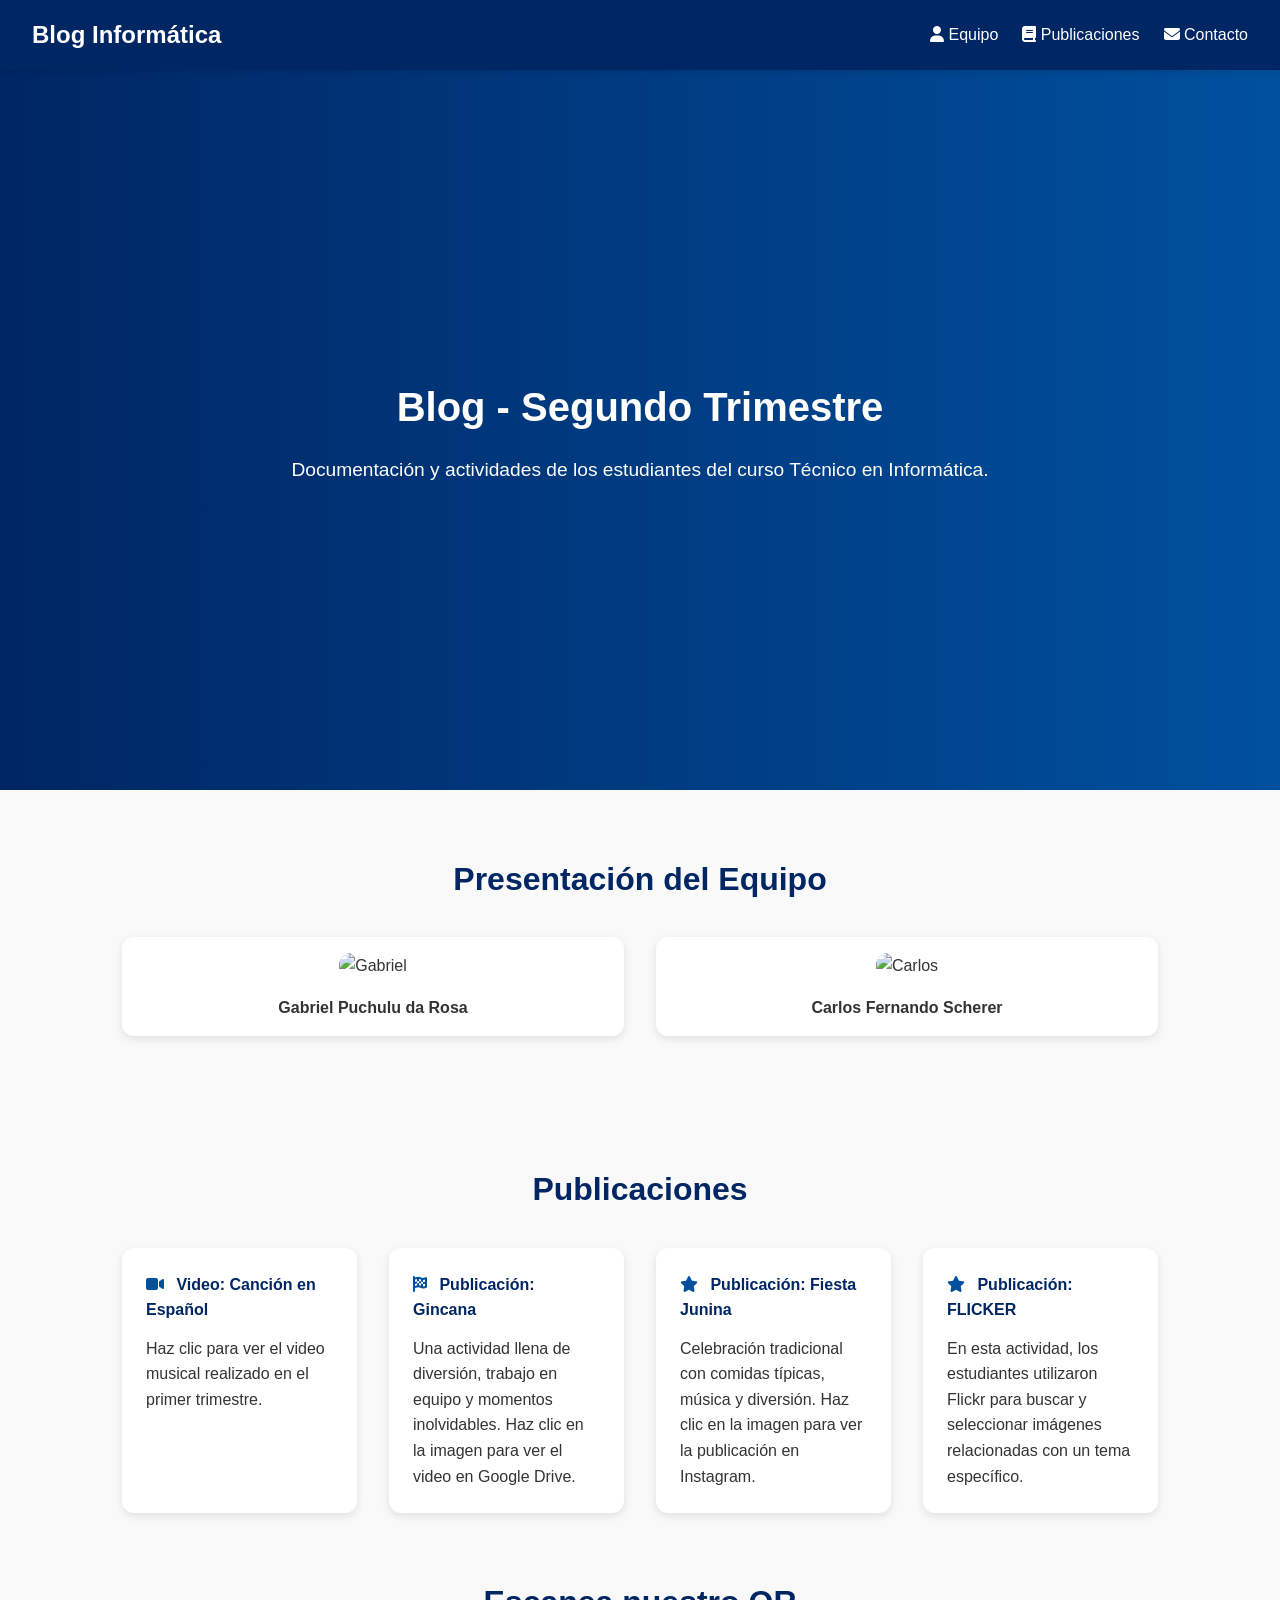
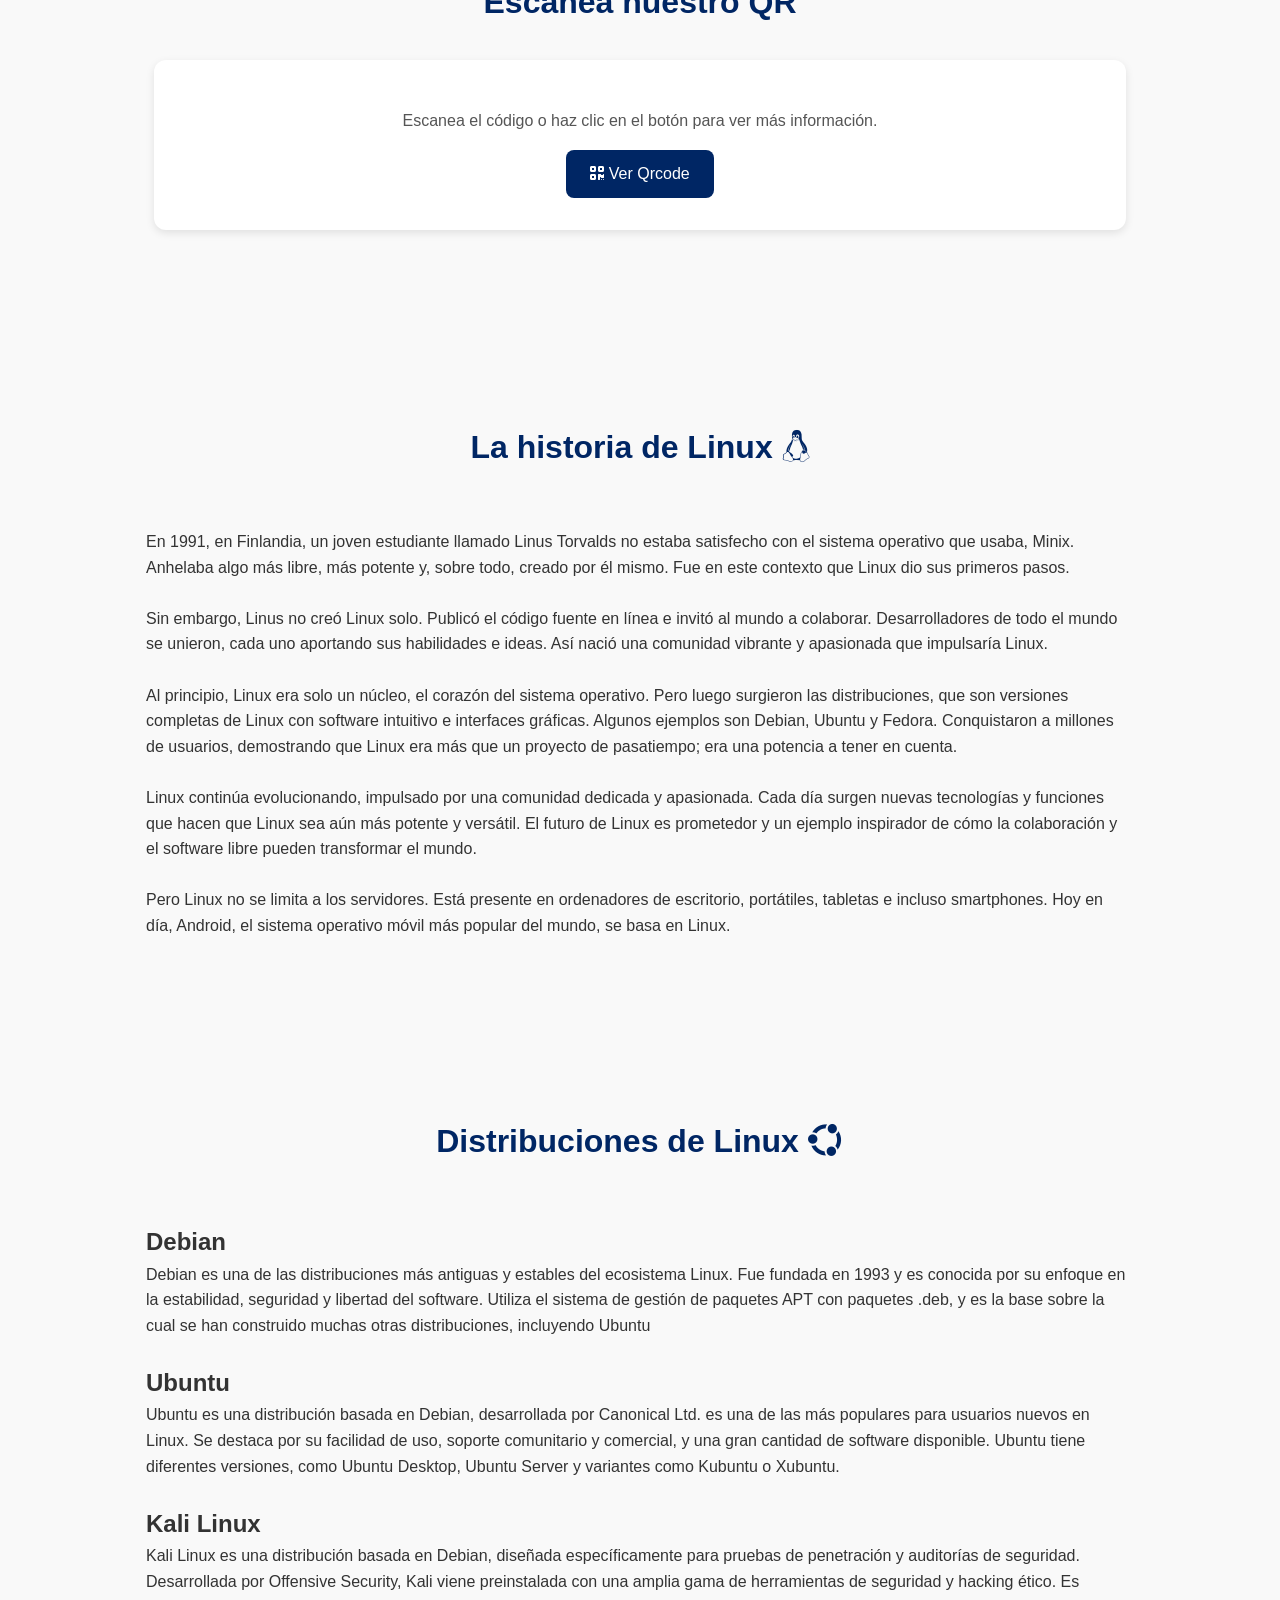
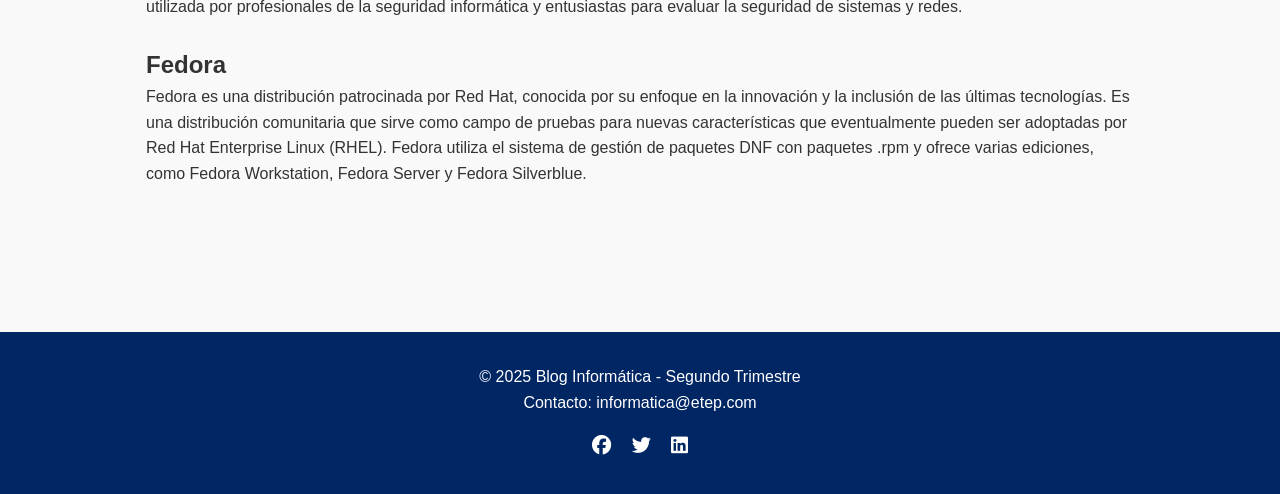
==== index.html @ 3d729ec0 "Update and rename blabla.html to index.html" ====
<!DOCTYPE html>
<html lang="es">
<head>
  <meta charset="UTF-8">
  <meta name="viewport" content="width=device-width, initial-scale=1.0">
  <title>Blog - Segundo Trimestre Informática</title>


  <link rel="stylesheet" href="https://cdnjs.cloudflare.com/ajax/libs/font-awesome/6.5.0/css/all.min.css" crossorigin="anonymous" referrerpolicy="no-referrer" />
 <link rel="stylesheet" href="style.css">

</head>
<body>

<header>
  <h1>Blog Informática</h1>
  <nav>
    <ul>
      <li><a href="#presentacion"><i class="fa-solid fa-user"></i> Equipo</a></li>
      <li><a href="#publicaciones"><i class="fa-solid fa-book"></i> Publicaciones</a></li>
      <li><a href="#contacto"><i class="fa-solid fa-envelope"></i> Contacto</a></li>
    </ul>
  </nav>
</header>

<div class="hero">
  <h2>Blog - Segundo Trimestre</h2>
  <p>Documentación y actividades de los estudiantes del curso Técnico en Informática.</p>
</div>

<section id="presentacion">
  <h3>Presentación del Equipo</h3>
  <div class="team">
    <div class="team-member">
      <img src="imagens/puchu.jpg" alt="Gabriel">
      <h4>Gabriel Puchulu da Rosa</h4>
    </div>
    <div class="team-member">
      <img src="imagens/carlos.jpg" alt="Carlos">
      <h4>Carlos Fernando Scherer</h4>
    </div>
  </div>
</section>

<section id="publicaciones">
  <h3>Publicaciones</h3>
  <div class="cards">
   
    <div class="card">
      <a href="https://youtu.be/CAsAEZ4JTrw?si=MWiGRt2XqHsGc5F-" target="_blank">
  
        <div class="card-content">
          <h4><i class="fa-solid fa-video icon"></i> Video: Canción en Español</h4>
          <p>Haz clic para ver el video musical realizado en el primer trimestre.</p>
        </div>
      </a>
    </div>
   
    <div class="card">
      <a href="https://drive.google.com/drive/folders/1bh0o3UCSwIbuoiuJCOVJlWJJYzCdb_KA?usp=sharing" target="_blank">
       
        <div class="card-content">
          <h4><i class="fa-solid fa-flag-checkered icon"></i> Publicación: Gincana</h4>
          <p>Una actividad llena de diversión, trabajo en equipo y momentos inolvidables.  
             Haz clic en la imagen para ver el video en Google Drive.</p>
        </div>
        
      </a>
    </div>
      
    <div class="card">
      <a href="https://www.instagram.com/p/DMGusONO-b0/?igsh=a2lucnh4YXA3bXhq" target="_blank">
        <div class="card-content">
          <h4><i class="fa-solid fa-star icon"></i> Publicación: Fiesta Junina</h4>
          <p>Celebración tradicional con comidas típicas, música y diversión.  
             Haz clic en la imagen para ver la publicación en Instagram.</p>
        </div>
      </a>
    </div>

    <div class="card">
    <a href="https://www.flickr.com/photos/203439889@N02/54759715837/in/pool-14919067@N21/" target="_blank" class="btn">
        <div class="card-content">
          <h4><i class="fa-solid fa-star icon"></i> Publicación: FLICKER</h4>
          <p>En esta actividad, los estudiantes utilizaron Flickr para buscar y seleccionar imágenes relacionadas con un tema específico.</p>
        </div>
      </a>
    </div>
  </div>


<section class="presentacion">
  <h3>Escanea nuestro QR</h3>
  <div class="qr-section">
    <p>Escanea el código o haz clic en el botón para ver más información.</p>
    <a href="imagens/qr_code.jpg" target="_blank" class="btn">
      <i class="fa fa-qrcode"></i> Ver Qrcode
    </a>
  </div>

</section>

</section>

<section id="presentacion">
  <h3>La historia de Linux  <i class="fab fa-linux"></i></h3>
  
  <div class="card-content">
    <p>
      En 1991, en Finlandia, un joven estudiante llamado Linus Torvalds no estaba satisfecho con el sistema operativo que usaba, Minix.
      Anhelaba algo más libre, más potente y, sobre todo, creado por él mismo. 
      Fue en este contexto que Linux dio sus primeros pasos.

    </p><br>

    <p>
      Sin embargo, Linus no creó Linux solo. Publicó el código fuente en línea e invitó al mundo a colaborar.
      Desarrolladores de todo el mundo se unieron, cada uno aportando sus habilidades e ideas.
      Así nació una comunidad vibrante y apasionada que impulsaría Linux.
    </p><br>

    <p>
      Al principio, Linux era solo un núcleo, el corazón del sistema operativo.
      Pero luego surgieron las distribuciones, que son versiones completas de Linux con software intuitivo e interfaces gráficas.
      Algunos ejemplos son Debian, Ubuntu y Fedora.
      Conquistaron a millones de usuarios, demostrando que Linux era más que un proyecto de pasatiempo; era una potencia a tener en cuenta.
    </p><br>

    <p>
      Linux continúa evolucionando, impulsado por una comunidad dedicada y apasionada.
      Cada día surgen nuevas tecnologías y funciones que hacen que Linux sea aún más potente y versátil.
      El futuro de Linux es prometedor y un ejemplo inspirador de cómo la colaboración y el software libre pueden transformar el mundo.
    </p><br>

    <p>
      Pero Linux no se limita a los servidores. Está presente en ordenadores de escritorio, portátiles, tabletas e incluso smartphones.
      Hoy en día, Android, el sistema operativo móvil más popular del mundo, se basa en Linux.
    </p><br>
  </div>
</section>

<section class="presentacion">
    <h3>Distribuciones de Linux <i class="fa-brands fa-ubuntu"></i></h3>  
  <div class="card-content">
  <h2>Debian</h2>

        <p>
        Debian es una de las distribuciones más antiguas y estables del ecosistema Linux.
        Fue fundada en 1993 y es conocida por su enfoque en la estabilidad, seguridad y libertad del software.
        Utiliza el sistema de gestión de paquetes APT con paquetes .deb, y es la base sobre la cual se han construido muchas otras distribuciones, incluyendo Ubuntu
        </p><br>

  <h2>Ubuntu</h2>
        
        <p>
        Ubuntu es una distribución basada en Debian, desarrollada por Canonical Ltd.
        es una de las más populares para usuarios nuevos en Linux. 
        Se destaca por su facilidad de uso, soporte comunitario y comercial, y una gran cantidad de software disponible.
        Ubuntu tiene diferentes versiones, como Ubuntu Desktop, Ubuntu Server y variantes como Kubuntu o Xubuntu.
        </p><br>

   <h2>Kali Linux</h2>    
        <p>
        Kali Linux es una distribución basada en Debian, diseñada específicamente para pruebas de penetración y auditorías de seguridad.
        Desarrollada por Offensive Security, Kali viene preinstalada con una amplia gama de herramientas de seguridad y hacking ético.
        Es utilizada por profesionales de la seguridad informática y entusiastas para evaluar la seguridad de sistemas y redes.
        </p><br>
    <h2>Fedora</h2>
        <p>
        Fedora es una distribución patrocinada por Red Hat, conocida por su enfoque en la innovación y la inclusión de las últimas tecnologías.
        Es una distribución comunitaria que sirve como campo de pruebas para nuevas características que eventualmente pueden ser adoptadas por Red Hat Enterprise Linux (RHEL).
        Fedora utiliza el sistema de gestión de paquetes DNF con paquetes .rpm y ofrece varias ediciones, como Fedora Workstation, Fedora Server y Fedora Silverblue.
        </p><br>    
  </div>
</section>



<footer id="contacto">
  <p>&copy; 2025 Blog Informática - Segundo Trimestre</p>
  <p>Contacto: informatica@etep.com</p>
  <div class="socials">
    <a href="#"><i class="fa-brands fa-facebook"></i></a>
    <a href="#"><i class="fa-brands fa-twitter"></i></a>
    <a href="#"><i class="fa-brands fa-linkedin"></i></a>
  </div>
</footer>

<button id="topBtn"><i class="fa-solid fa-arrow-up"></i></button>

<script>
  const topBtn = document.getElementById("topBtn");
  window.onscroll = function() {
    if (document.body.scrollTop > 200 || document.documentElement.scrollTop > 200) {
      topBtn.style.display = "block";
    } else {
      topBtn.style.display = "none";
    }
  };
  topBtn.addEventListener("click", () => {
    window.scrollTo({ top: 0, behavior: "smooth" });
  });
</script>

</body>
</html>
---- style.css ----
* { margin: 0; padding: 0; box-sizing: border-box; }

    body {
      font-family: "Segoe UI", Tahoma, Geneva, Verdana, sans-serif;
      background-color: #f9f9f9;
      color: #333;
      line-height: 1.6;
    }

    a { text-decoration: none; color: inherit; }

    header {
      position: fixed;
      top: 0; left: 0; width: 100%;
      background: #002664; color: #fff;
      display: flex; justify-content: space-between; align-items: center;
      padding: 1rem 2rem; z-index: 1000;
      box-shadow: 0 2px 5px rgba(0,0,0,0.1);
    }

    header h1 { font-size: 1.5rem; font-weight: bold; }
    nav ul { list-style: none; display: flex; gap: 1.5rem; }
    nav ul li a { color: #fff; font-weight: 500; transition: color 0.3s ease; }
    nav ul li a:hover { color: #fdd835; }

    .hero {
      height: 80vh;
      background: linear-gradient(to right, #002664, #00509e);
      color: #fff;
      display: flex; flex-direction: column;
      justify-content: center; align-items: center;
      text-align: center; padding: 2rem; margin-top: 70px;
    }

    .hero h2 { font-size: 2.5rem; margin-bottom: 1rem; animation: fadeInDown 1s ease; }
    .hero p { font-size: 1.2rem; max-width: 700px; animation: fadeInUp 1.2s ease; }

    @keyframes fadeInDown { from {opacity:0; transform:translateY(-30px);} to {opacity:1; transform:translateY(0);} }
    @keyframes fadeInUp { from {opacity:0; transform:translateY(30px);} to {opacity:1; transform:translateY(0);} }

    section { padding: 4rem 2rem; max-width: 1100px; margin: auto; }
    section h3 { text-align: center; font-size: 2rem; margin-bottom: 2rem; color: #002664; }

    .team { display: grid; grid-template-columns: repeat(auto-fit, minmax(200px, 1fr)); gap: 2rem; text-align: center; }
    .team-member {
      background: #fff; border-radius: 12px; padding: 1rem;
      box-shadow: 0 3px 8px rgba(0,0,0,0.1); transition: transform 0.3s ease;
    }
    .team-member:hover { transform: translateY(-5px); }
    .team-member img { width: 100%; border-radius: 12px; margin-bottom: 1rem; }

    .cards { display: grid; grid-template-columns: repeat(4, 1fr); gap: 2rem; }
    .card {
      background: #fff; border-radius: 12px; box-shadow: 0 3px 8px rgba(0,0,0,0.1);
      overflow: hidden; transition: transform 0.3s ease;
    }
    .card:hover { transform: translateY(-5px); }
    .card img { width: 100%; height: 180px; object-fit: cover; }
    .card-content { padding: 1.5rem; }
    .card-content h4 { margin-bottom: 0.8rem; color: #002664; }
    .card-content .icon { margin-right: 0.5rem; color: #00509e; }

    footer { background: #002664; color: #fff; text-align: center; padding: 2rem 1rem; margin-top: 2rem; }
    footer .socials { margin-top: 1rem; }
    footer .socials a { color: #fff; margin: 0 0.5rem; font-size: 1.2rem; transition: color 0.3s; }
    footer .socials a:hover { color: #fdd835; }

    #topBtn {
      position: fixed; bottom: 20px; right: 20px;
      background: #00509e; color: #fff; border: none; border-radius: 50%;
      padding: 0.8rem 1rem; font-size: 1.2rem; cursor: pointer;
      display: none; box-shadow: 0 3px 6px rgba(0,0,0,0.2); transition: background 0.3s ease;
    }
    #topBtn:hover { background: #fdd835; color: #002664; }
    .qr-section {

      text-align: center;
      background: #fff;
      border-radius: 12px;
      box-shadow: 0 3px 8px rgba(0,0,0,0.1);
      padding: 2rem;
      margin-top: 2rem;
      transition: transform 0.3s ease, box-shadow 0.3s ease;
    }
    .qr-section:hover {
      transform: scale(1.02);
      box-shadow: 0 6px 14px rgba(0,0,0,0.15);
    }
    .qr-section img {
      max-width: 260px;
      width: 100%;
      border-radius: 10px;
    }
    .qr-section p {
      margin-top: 1rem;
      font-size: 1rem;
      color: #555;
    }
    .qr-section a.btn {
      display: inline-block;
      margin-top: 1rem;
      padding: 0.7rem 1.5rem;
      font-size: 1rem;
      color: #fff;
      background: #002664;
      border-radius: 8px;
      transition: background 0.3s ease;
    }
    .qr-section a.btn:hover {
      background: #fdd835;
      color: #002664;
    }
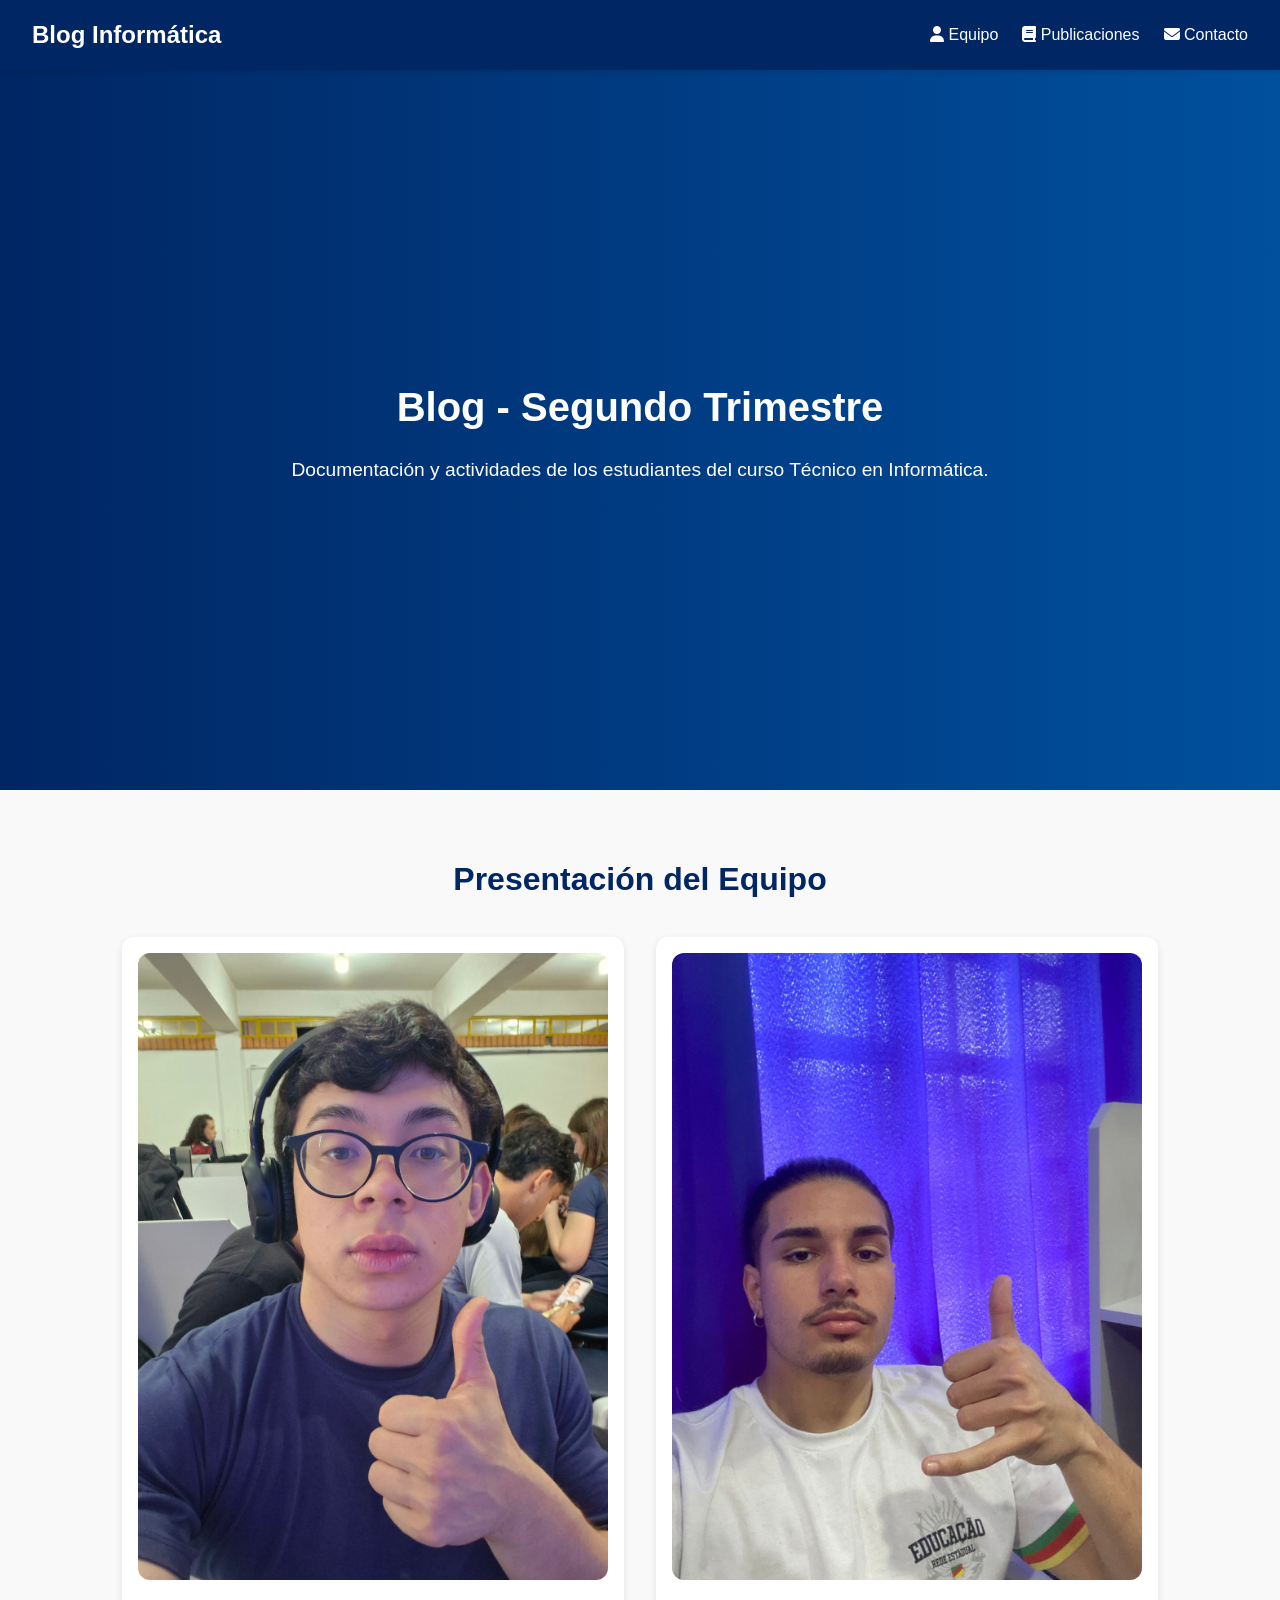
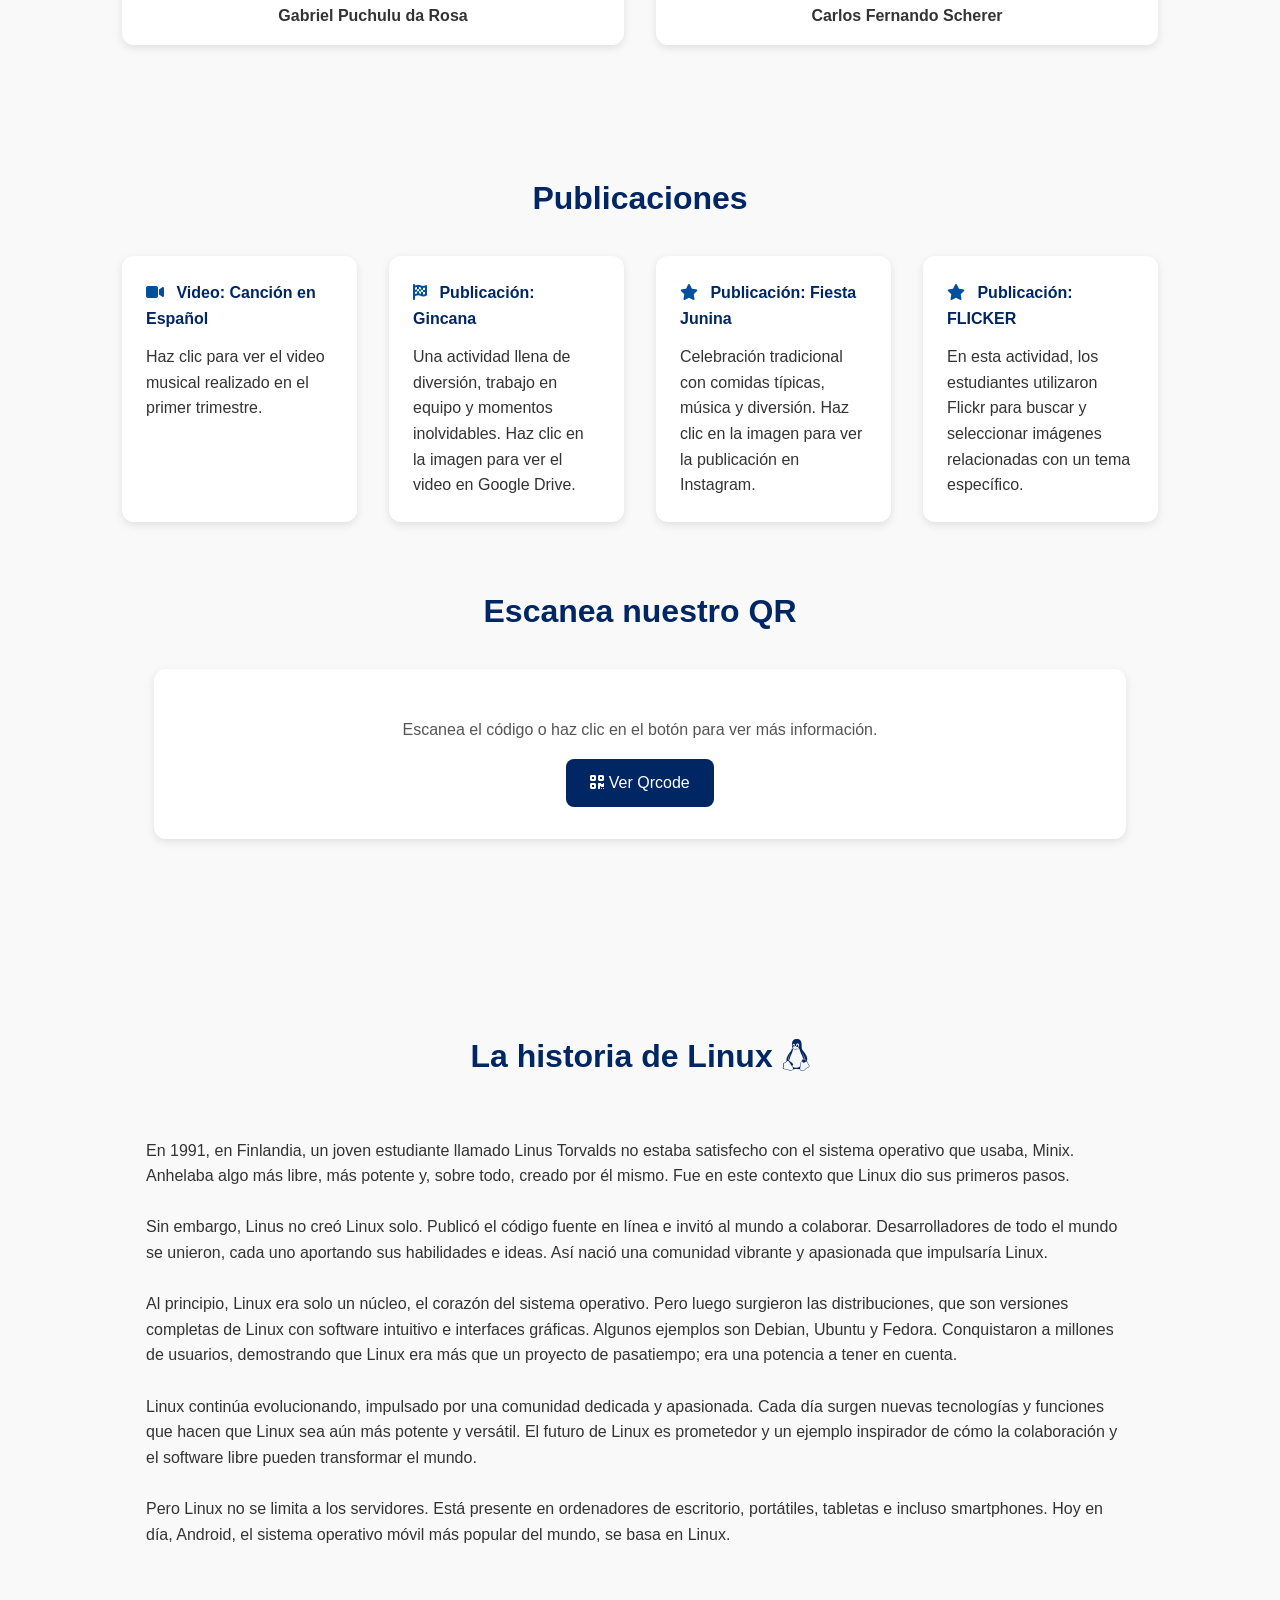
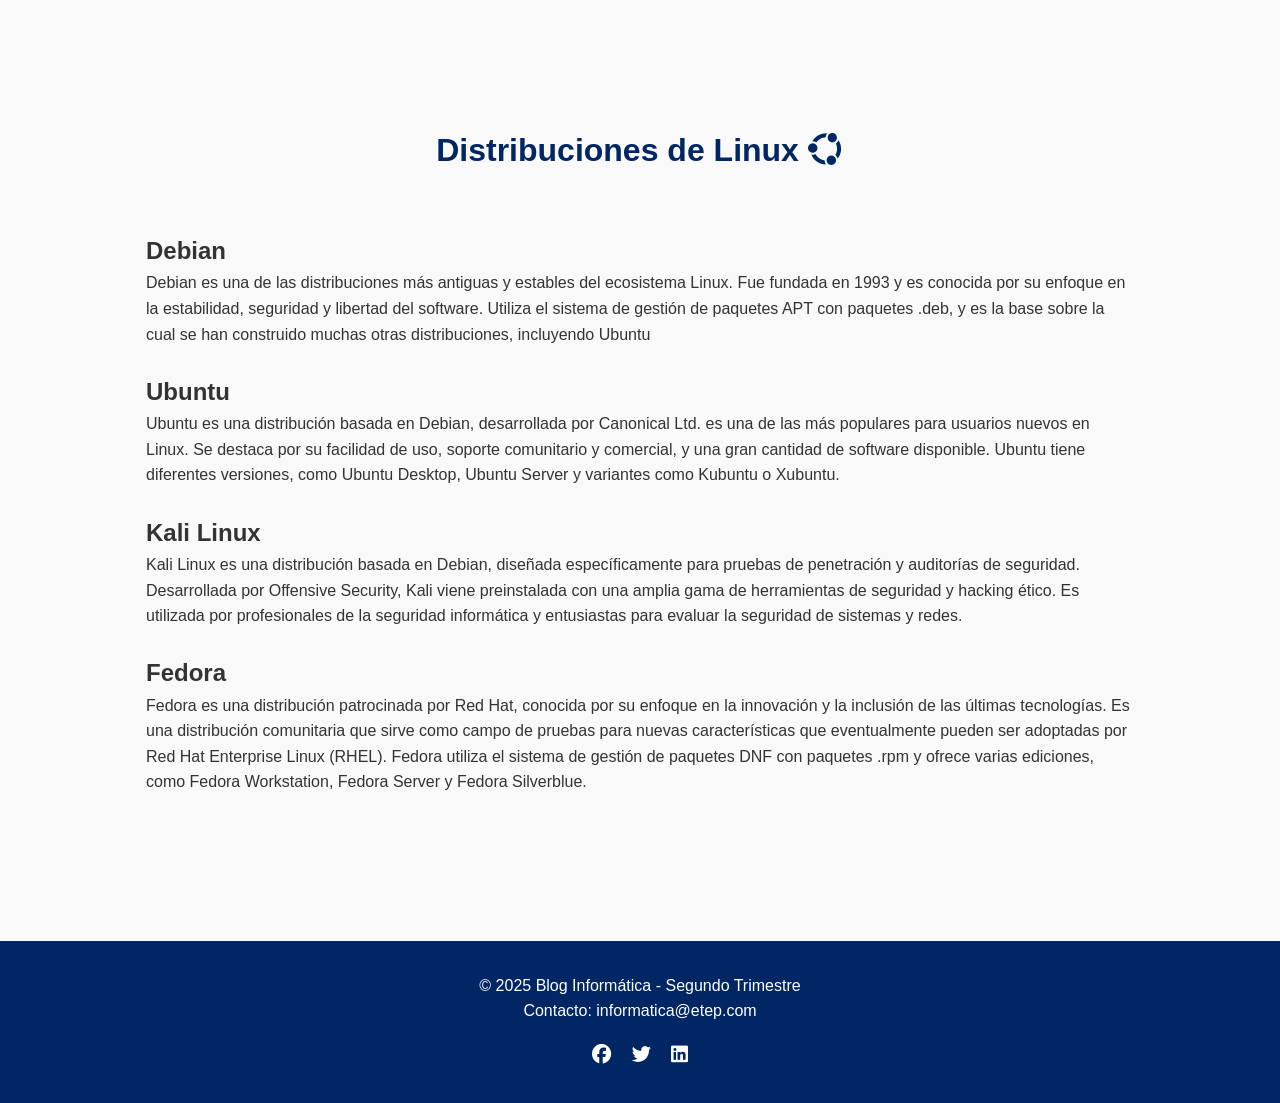
==== commit 990f88a8: "Update index.html" ====
--- a/index.html
+++ b/index.html
@@ -32,11 +32,11 @@
   <h3>Presentación del Equipo</h3>
   <div class="team">
     <div class="team-member">
-      <img src="imagens/puchu.jpg" alt="Gabriel">
+      <img src="puchu.jpg" alt="Gabriel">
       <h4>Gabriel Puchulu da Rosa</h4>
     </div>
     <div class="team-member">
-      <img src="imagens/carlos.jpg" alt="Carlos">
+      <img src="carlos.jpg" alt="Carlos">
       <h4>Carlos Fernando Scherer</h4>
     </div>
   </div>
@@ -204,3 +204,4 @@
 
 </body>
 </html>
+
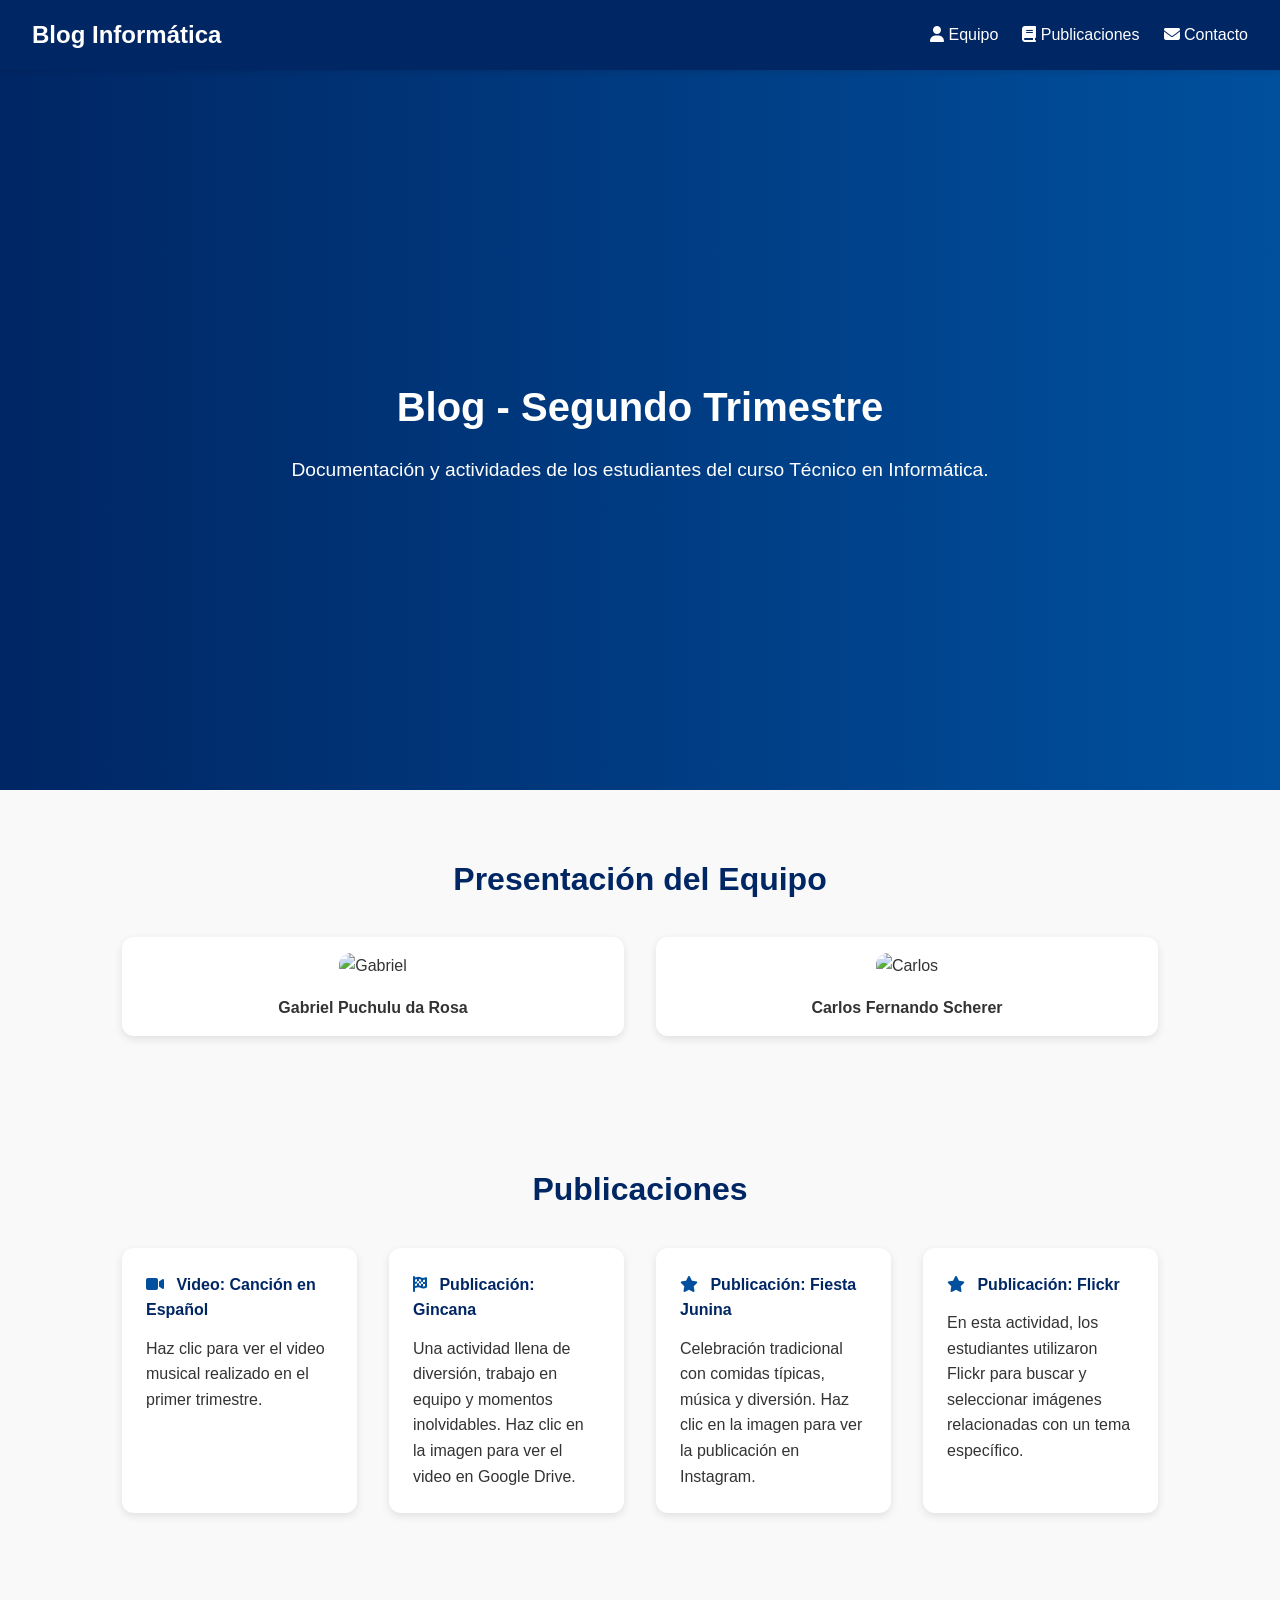
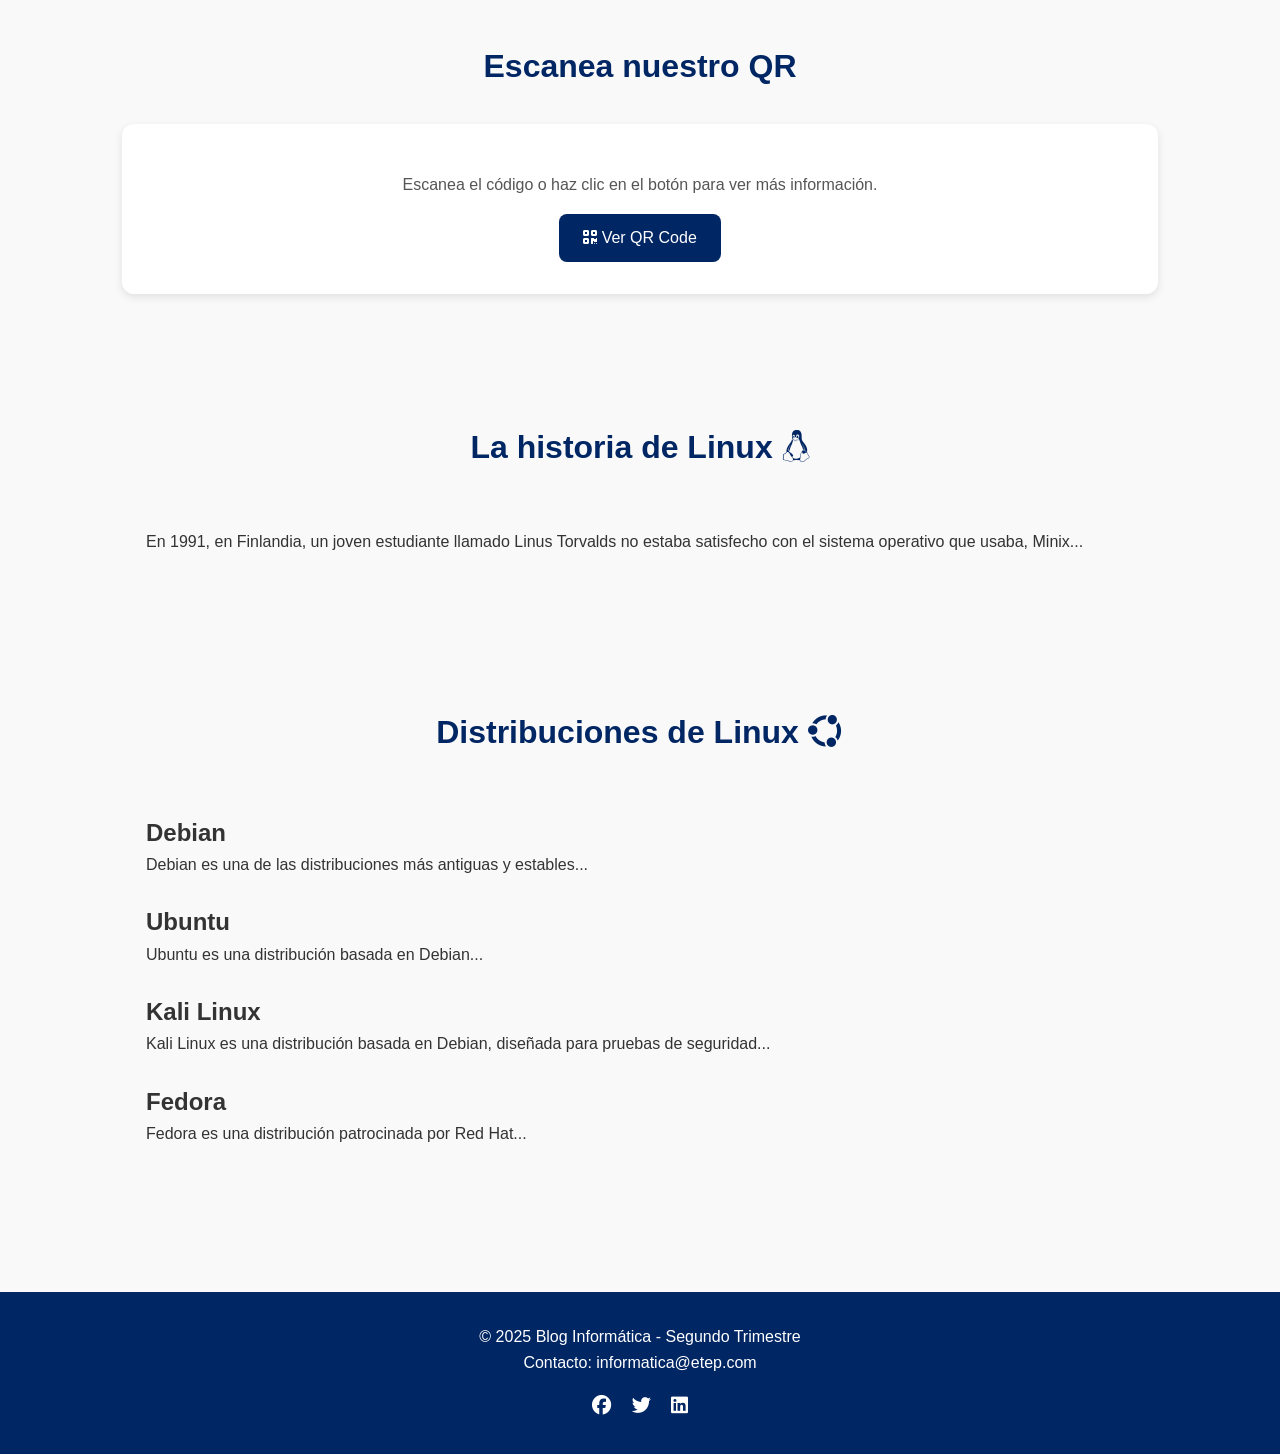
==== commit bba80138: "Update index.html" ====
--- a/index.html
+++ b/index.html
@@ -5,10 +5,11 @@
   <meta name="viewport" content="width=device-width, initial-scale=1.0">
   <title>Blog - Segundo Trimestre Informática</title>
 
+  
+  <link rel="stylesheet" href="https://cdnjs.cloudflare.com/ajax/libs/font-awesome/6.5.0/css/all.min.css" crossorigin="anonymous" referrerpolicy="no-referrer" />
 
-  <link rel="stylesheet" href="https://cdnjs.cloudflare.com/ajax/libs/font-awesome/6.5.0/css/all.min.css" crossorigin="anonymous" referrerpolicy="no-referrer" />
- <link rel="stylesheet" href="style.css">
 
+  <link rel="stylesheet" href="style.css">
 </head>
 <body>
 
@@ -28,65 +29,64 @@
   <p>Documentación y actividades de los estudiantes del curso Técnico en Informática.</p>
 </div>
 
+
 <section id="presentacion">
   <h3>Presentación del Equipo</h3>
   <div class="team">
     <div class="team-member">
-      <img src="puchu.jpg" alt="Gabriel">
+      <img src="imagens/puchu.jpg" alt="Gabriel">
       <h4>Gabriel Puchulu da Rosa</h4>
     </div>
     <div class="team-member">
-      <img src="carlos.jpg" alt="Carlos">
+      <img src="imagens/carlos.jpg" alt="Carlos">
       <h4>Carlos Fernando Scherer</h4>
     </div>
   </div>
 </section>
 
+
 <section id="publicaciones">
   <h3>Publicaciones</h3>
   <div class="cards">
-   
+
     <div class="card">
       <a href="https://youtu.be/CAsAEZ4JTrw?si=MWiGRt2XqHsGc5F-" target="_blank">
-  
         <div class="card-content">
           <h4><i class="fa-solid fa-video icon"></i> Video: Canción en Español</h4>
           <p>Haz clic para ver el video musical realizado en el primer trimestre.</p>
         </div>
       </a>
     </div>
-   
+
     <div class="card">
       <a href="https://drive.google.com/drive/folders/1bh0o3UCSwIbuoiuJCOVJlWJJYzCdb_KA?usp=sharing" target="_blank">
-       
         <div class="card-content">
           <h4><i class="fa-solid fa-flag-checkered icon"></i> Publicación: Gincana</h4>
-          <p>Una actividad llena de diversión, trabajo en equipo y momentos inolvidables.  
-             Haz clic en la imagen para ver el video en Google Drive.</p>
-        </div>
-        
-      </a>
-    </div>
-      
-    <div class="card">
-      <a href="https://www.instagram.com/p/DMGusONO-b0/?igsh=a2lucnh4YXA3bXhq" target="_blank">
-        <div class="card-content">
-          <h4><i class="fa-solid fa-star icon"></i> Publicación: Fiesta Junina</h4>
-          <p>Celebración tradicional con comidas típicas, música y diversión.  
-             Haz clic en la imagen para ver la publicación en Instagram.</p>
+          <p>Una actividad llena de diversión, trabajo en equipo y momentos inolvidables. Haz clic en la imagen para ver el video en Google Drive.</p>
         </div>
       </a>
     </div>
 
     <div class="card">
-    <a href="https://www.flickr.com/photos/203439889@N02/54759715837/in/pool-14919067@N21/" target="_blank" class="btn">
+      <a href="https://www.instagram.com/p/DMGusONO-b0/?igsh=a2lucnh4YXA3bXhq" target="_blank">
         <div class="card-content">
-          <h4><i class="fa-solid fa-star icon"></i> Publicación: FLICKER</h4>
+          <h4><i class="fa-solid fa-star icon"></i> Publicación: Fiesta Junina</h4>
+          <p>Celebración tradicional con comidas típicas, música y diversión. Haz clic en la imagen para ver la publicación en Instagram.</p>
+        </div>
+      </a>
+    </div>
+
+    <div class="card">
+      <a href="https://www.flickr.com/photos/203439889@N02/54759715837/in/pool-14919067@N21/" target="_blank">
+        <div class="card-content">
+          <h4><i class="fa-solid fa-star icon"></i> Publicación: Flickr</h4>
           <p>En esta actividad, los estudiantes utilizaron Flickr para buscar y seleccionar imágenes relacionadas con un tema específico.</p>
         </div>
       </a>
     </div>
+
   </div>
+</section>
 
 
 <section class="presentacion">
@@ -94,86 +94,37 @@
   <div class="qr-section">
     <p>Escanea el código o haz clic en el botón para ver más información.</p>
     <a href="imagens/qr_code.jpg" target="_blank" class="btn">
-      <i class="fa fa-qrcode"></i> Ver Qrcode
+      <i class="fa fa-qrcode"></i> Ver QR Code
     </a>
-  </div>
-
-</section>
-
-</section>
-
-<section id="presentacion">
-  <h3>La historia de Linux  <i class="fab fa-linux"></i></h3>
-  
-  <div class="card-content">
-    <p>
-      En 1991, en Finlandia, un joven estudiante llamado Linus Torvalds no estaba satisfecho con el sistema operativo que usaba, Minix.
-      Anhelaba algo más libre, más potente y, sobre todo, creado por él mismo. 
-      Fue en este contexto que Linux dio sus primeros pasos.
-
-    </p><br>
-
-    <p>
-      Sin embargo, Linus no creó Linux solo. Publicó el código fuente en línea e invitó al mundo a colaborar.
-      Desarrolladores de todo el mundo se unieron, cada uno aportando sus habilidades e ideas.
-      Así nació una comunidad vibrante y apasionada que impulsaría Linux.
-    </p><br>
-
-    <p>
-      Al principio, Linux era solo un núcleo, el corazón del sistema operativo.
-      Pero luego surgieron las distribuciones, que son versiones completas de Linux con software intuitivo e interfaces gráficas.
-      Algunos ejemplos son Debian, Ubuntu y Fedora.
-      Conquistaron a millones de usuarios, demostrando que Linux era más que un proyecto de pasatiempo; era una potencia a tener en cuenta.
-    </p><br>
-
-    <p>
-      Linux continúa evolucionando, impulsado por una comunidad dedicada y apasionada.
-      Cada día surgen nuevas tecnologías y funciones que hacen que Linux sea aún más potente y versátil.
-      El futuro de Linux es prometedor y un ejemplo inspirador de cómo la colaboración y el software libre pueden transformar el mundo.
-    </p><br>
-
-    <p>
-      Pero Linux no se limita a los servidores. Está presente en ordenadores de escritorio, portátiles, tabletas e incluso smartphones.
-      Hoy en día, Android, el sistema operativo móvil más popular del mundo, se basa en Linux.
-    </p><br>
   </div>
 </section>
 
+
 <section class="presentacion">
-    <h3>Distribuciones de Linux <i class="fa-brands fa-ubuntu"></i></h3>  
+  <h3>La historia de Linux <i class="fab fa-linux"></i></h3>
   <div class="card-content">
-  <h2>Debian</h2>
-
-        <p>
-        Debian es una de las distribuciones más antiguas y estables del ecosistema Linux.
-        Fue fundada en 1993 y es conocida por su enfoque en la estabilidad, seguridad y libertad del software.
-        Utiliza el sistema de gestión de paquetes APT con paquetes .deb, y es la base sobre la cual se han construido muchas otras distribuciones, incluyendo Ubuntu
-        </p><br>
-
-  <h2>Ubuntu</h2>
-        
-        <p>
-        Ubuntu es una distribución basada en Debian, desarrollada por Canonical Ltd.
-        es una de las más populares para usuarios nuevos en Linux. 
-        Se destaca por su facilidad de uso, soporte comunitario y comercial, y una gran cantidad de software disponible.
-        Ubuntu tiene diferentes versiones, como Ubuntu Desktop, Ubuntu Server y variantes como Kubuntu o Xubuntu.
-        </p><br>
-
-   <h2>Kali Linux</h2>    
-        <p>
-        Kali Linux es una distribución basada en Debian, diseñada específicamente para pruebas de penetración y auditorías de seguridad.
-        Desarrollada por Offensive Security, Kali viene preinstalada con una amplia gama de herramientas de seguridad y hacking ético.
-        Es utilizada por profesionales de la seguridad informática y entusiastas para evaluar la seguridad de sistemas y redes.
-        </p><br>
-    <h2>Fedora</h2>
-        <p>
-        Fedora es una distribución patrocinada por Red Hat, conocida por su enfoque en la innovación y la inclusión de las últimas tecnologías.
-        Es una distribución comunitaria que sirve como campo de pruebas para nuevas características que eventualmente pueden ser adoptadas por Red Hat Enterprise Linux (RHEL).
-        Fedora utiliza el sistema de gestión de paquetes DNF con paquetes .rpm y ofrece varias ediciones, como Fedora Workstation, Fedora Server y Fedora Silverblue.
-        </p><br>    
+    <p>En 1991, en Finlandia, un joven estudiante llamado Linus Torvalds no estaba satisfecho con el sistema operativo que usaba, Minix...</p>
+   
   </div>
 </section>
 
+
+<section class="presentacion">
+  <h3>Distribuciones de Linux <i class="fa-brands fa-ubuntu"></i></h3>
+  <div class="card-content">
+    <h2>Debian</h2>
+    <p>Debian es una de las distribuciones más antiguas y estables...</p><br>
+
+    <h2>Ubuntu</h2>
+    <p>Ubuntu es una distribución basada en Debian...</p><br>
+
+    <h2>Kali Linux</h2>
+    <p>Kali Linux es una distribución basada en Debian, diseñada para pruebas de seguridad...</p><br>
+
+    <h2>Fedora</h2>
+    <p>Fedora es una distribución patrocinada por Red Hat...</p><br>
+  </div>
+</section>
 
 
 <footer id="contacto">
@@ -185,6 +136,7 @@
     <a href="#"><i class="fa-brands fa-linkedin"></i></a>
   </div>
 </footer>
+
 
 <button id="topBtn"><i class="fa-solid fa-arrow-up"></i></button>
 
@@ -204,4 +156,3 @@
 
 </body>
 </html>
-
--- a/style.css
+++ b/style.css
@@ -1,4 +1,4 @@
- * { margin: 0; padding: 0; box-sizing: border-box; }
+* { margin: 0; padding: 0; box-sizing: border-box; }
 
     body {
       font-family: "Segoe UI", Tahoma, Geneva, Verdana, sans-serif;
@@ -49,13 +49,25 @@
     .team-member:hover { transform: translateY(-5px); }
     .team-member img { width: 100%; border-radius: 12px; margin-bottom: 1rem; }
 
-    .cards { display: grid; grid-template-columns: repeat(4, 1fr); gap: 2rem; }
+
+    .cards { 
+      display: grid; 
+      grid-template-columns: repeat(4, 1fr); 
+      gap: 2rem; 
+    }
+    @media (max-width: 1024px) {
+      .cards { grid-template-columns: repeat(2, 1fr); }
+    }
+    @media (max-width: 600px) {
+      .cards { grid-template-columns: 1fr; }
+    }
+
     .card {
       background: #fff; border-radius: 12px; box-shadow: 0 3px 8px rgba(0,0,0,0.1);
       overflow: hidden; transition: transform 0.3s ease;
     }
     .card:hover { transform: translateY(-5px); }
-    .card img { width: 100%; height: 180px; object-fit: cover; }
+    .card img { width: 100%; height: auto; object-fit: cover; }
     .card-content { padding: 1.5rem; }
     .card-content h4 { margin-bottom: 0.8rem; color: #002664; }
     .card-content .icon { margin-right: 0.5rem; color: #00509e; }
@@ -72,8 +84,8 @@
       display: none; box-shadow: 0 3px 6px rgba(0,0,0,0.2); transition: background 0.3s ease;
     }
     #topBtn:hover { background: #fdd835; color: #002664; }
+
     .qr-section {
-
       text-align: center;
       background: #fff;
       border-radius: 12px;
@@ -109,4 +121,10 @@
     .qr-section a.btn:hover {
       background: #fdd835;
       color: #002664;
-    }+    }
+
+ 
+    img, iframe {
+      max-width: 100%;
+      height: auto;
+    }
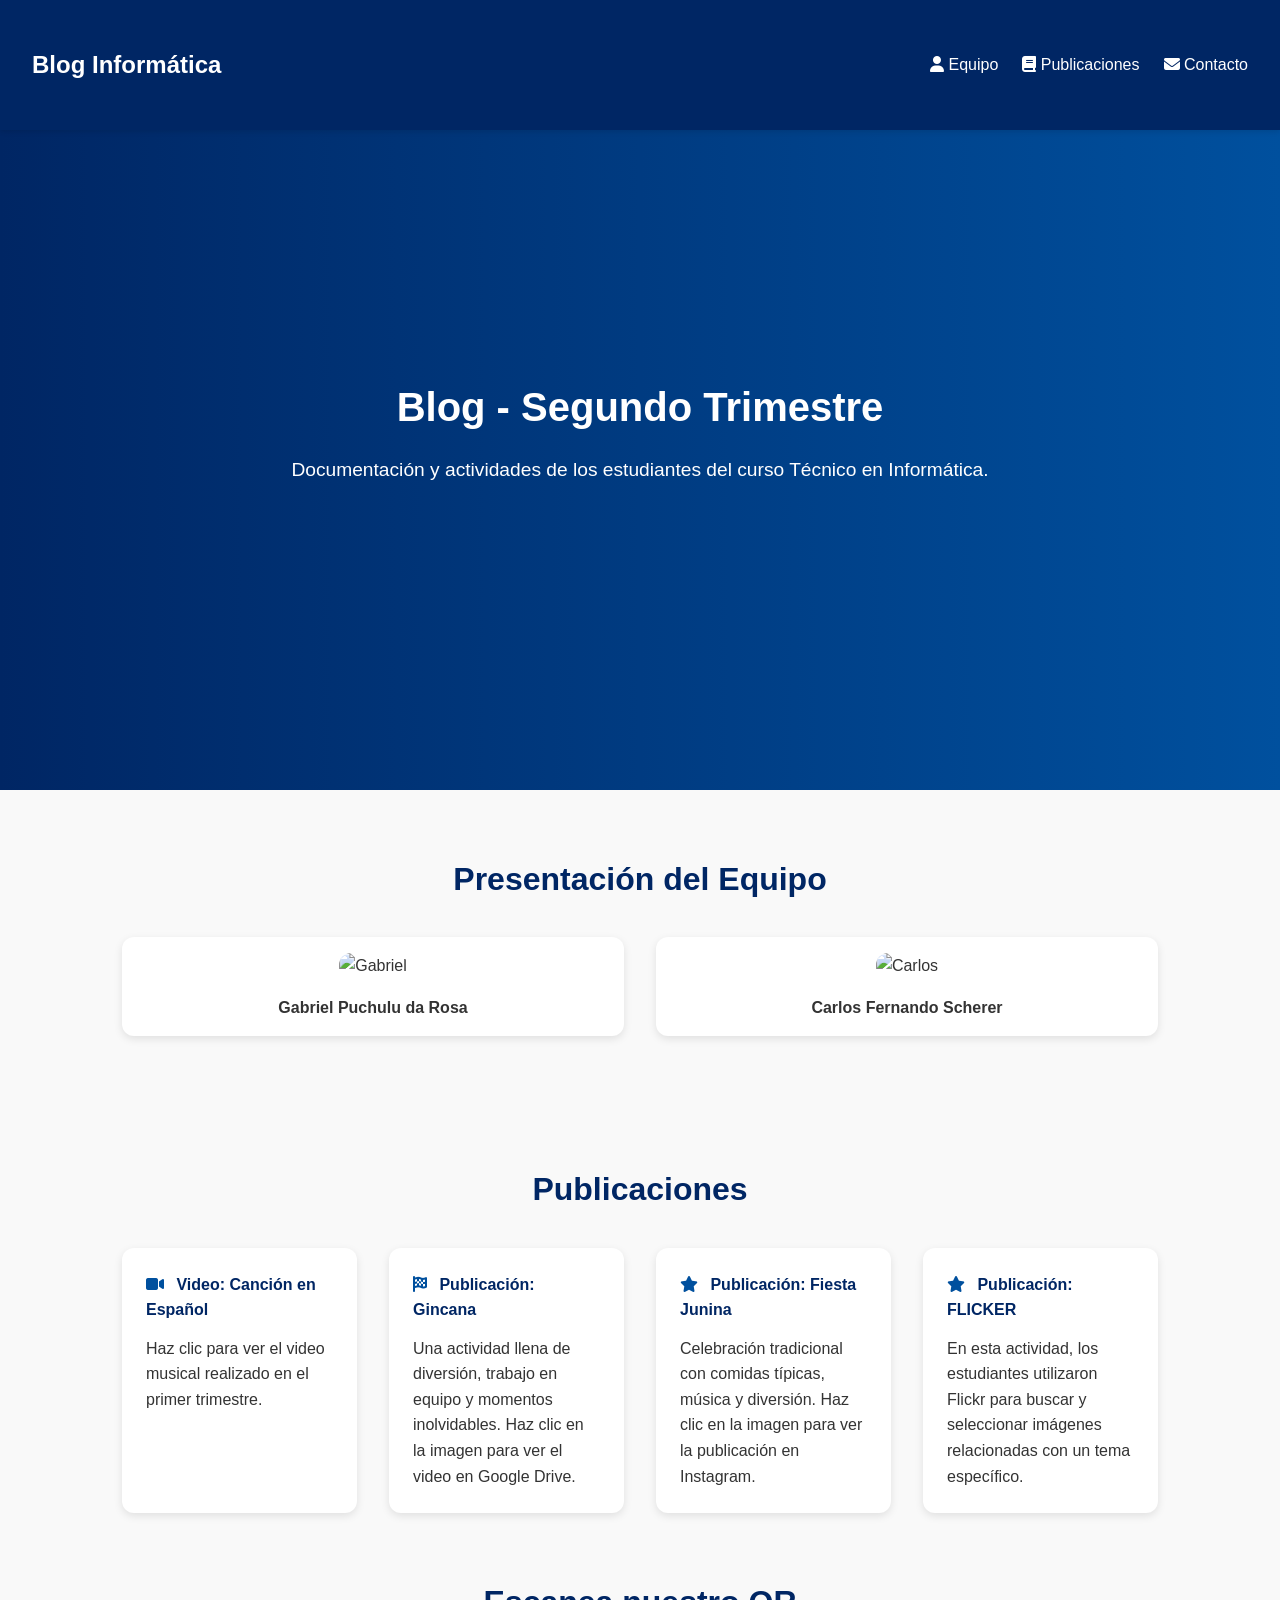
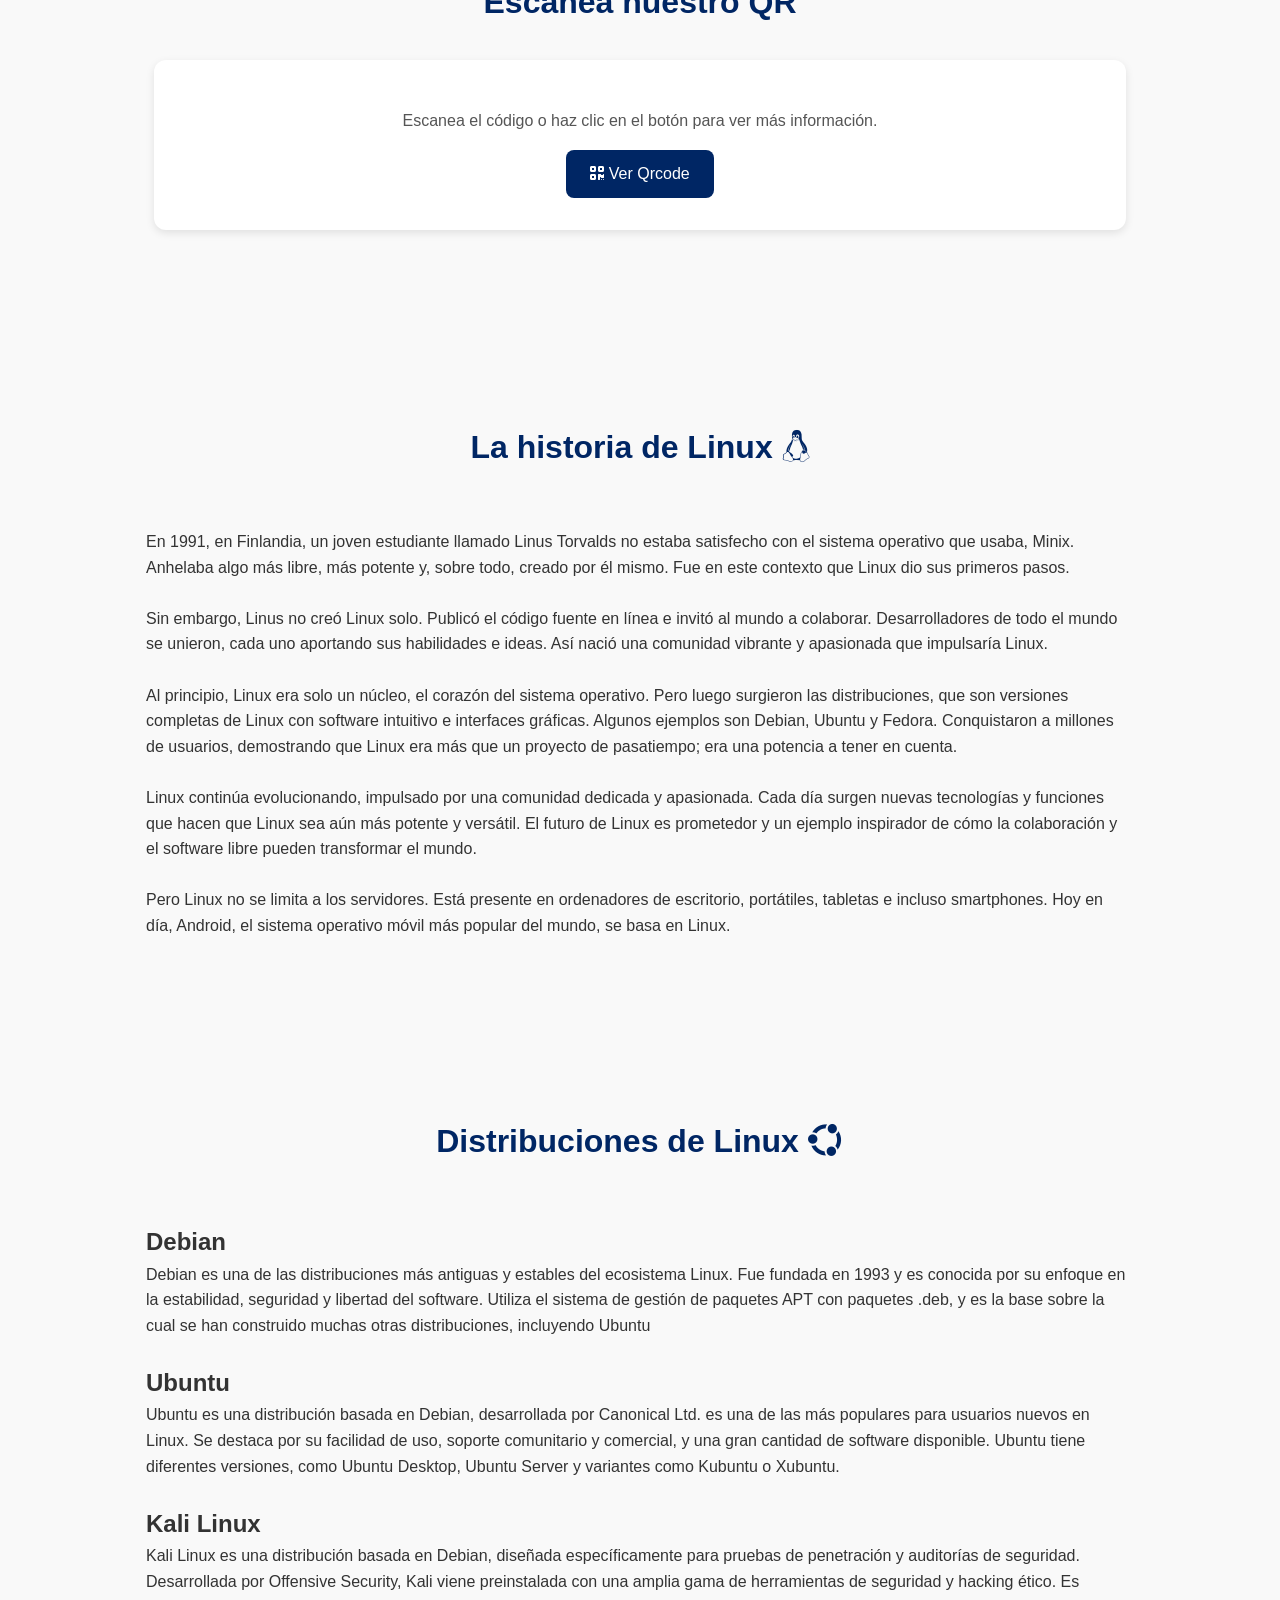
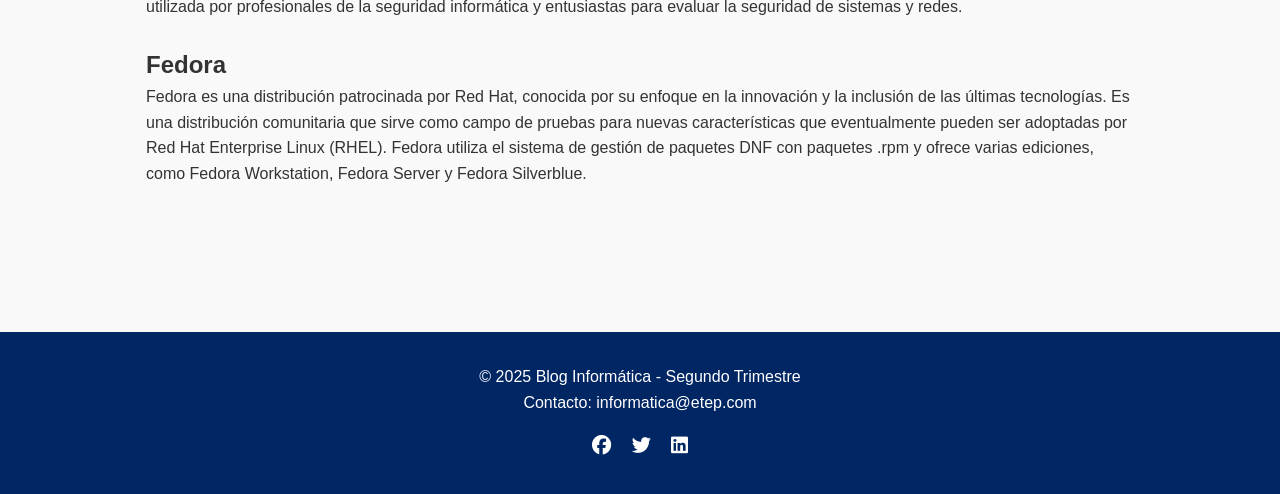
==== commit fb22e3bf: "Update index.html" ====
--- a/index.html
+++ b/index.html
@@ -5,11 +5,10 @@
   <meta name="viewport" content="width=device-width, initial-scale=1.0">
   <title>Blog - Segundo Trimestre Informática</title>
 
-  
+
   <link rel="stylesheet" href="https://cdnjs.cloudflare.com/ajax/libs/font-awesome/6.5.0/css/all.min.css" crossorigin="anonymous" referrerpolicy="no-referrer" />
-
-
-  <link rel="stylesheet" href="style.css">
+ <link rel="stylesheet" href="style.css">
+
 </head>
 <body>
 
@@ -29,7 +28,6 @@
   <p>Documentación y actividades de los estudiantes del curso Técnico en Informática.</p>
 </div>
 
-
 <section id="presentacion">
   <h3>Presentación del Equipo</h3>
   <div class="team">
@@ -44,49 +42,51 @@
   </div>
 </section>
 
-
 <section id="publicaciones">
   <h3>Publicaciones</h3>
   <div class="cards">
-
+   
     <div class="card">
       <a href="https://youtu.be/CAsAEZ4JTrw?si=MWiGRt2XqHsGc5F-" target="_blank">
+  
         <div class="card-content">
           <h4><i class="fa-solid fa-video icon"></i> Video: Canción en Español</h4>
           <p>Haz clic para ver el video musical realizado en el primer trimestre.</p>
         </div>
       </a>
     </div>
-
+   
     <div class="card">
       <a href="https://drive.google.com/drive/folders/1bh0o3UCSwIbuoiuJCOVJlWJJYzCdb_KA?usp=sharing" target="_blank">
+       
         <div class="card-content">
           <h4><i class="fa-solid fa-flag-checkered icon"></i> Publicación: Gincana</h4>
-          <p>Una actividad llena de diversión, trabajo en equipo y momentos inolvidables. Haz clic en la imagen para ver el video en Google Drive.</p>
-        </div>
-      </a>
-    </div>
-
+          <p>Una actividad llena de diversión, trabajo en equipo y momentos inolvidables.  
+             Haz clic en la imagen para ver el video en Google Drive.</p>
+        </div>
+        
+      </a>
+    </div>
+      
     <div class="card">
       <a href="https://www.instagram.com/p/DMGusONO-b0/?igsh=a2lucnh4YXA3bXhq" target="_blank">
         <div class="card-content">
           <h4><i class="fa-solid fa-star icon"></i> Publicación: Fiesta Junina</h4>
-          <p>Celebración tradicional con comidas típicas, música y diversión. Haz clic en la imagen para ver la publicación en Instagram.</p>
-        </div>
-      </a>
-    </div>
-
-    <div class="card">
-      <a href="https://www.flickr.com/photos/203439889@N02/54759715837/in/pool-14919067@N21/" target="_blank">
-        <div class="card-content">
-          <h4><i class="fa-solid fa-star icon"></i> Publicación: Flickr</h4>
+          <p>Celebración tradicional con comidas típicas, música y diversión.  
+             Haz clic en la imagen para ver la publicación en Instagram.</p>
+        </div>
+      </a>
+    </div>
+
+    <div class="card">
+    <a href="https://www.flickr.com/photos/203439889@N02/54759715837/in/pool-14919067@N21/" target="_blank" class="btn">
+        <div class="card-content">
+          <h4><i class="fa-solid fa-star icon"></i> Publicación: FLICKER</h4>
           <p>En esta actividad, los estudiantes utilizaron Flickr para buscar y seleccionar imágenes relacionadas con un tema específico.</p>
         </div>
       </a>
     </div>
-
-  </div>
-</section>
+  </div>
 
 
 <section class="presentacion">
@@ -94,37 +94,86 @@
   <div class="qr-section">
     <p>Escanea el código o haz clic en el botón para ver más información.</p>
     <a href="imagens/qr_code.jpg" target="_blank" class="btn">
-      <i class="fa fa-qrcode"></i> Ver QR Code
+      <i class="fa fa-qrcode"></i> Ver Qrcode
     </a>
   </div>
-</section>
-
+
+</section>
+
+</section>
+
+<section id="presentacion">
+  <h3>La historia de Linux  <i class="fab fa-linux"></i></h3>
+  
+  <div class="card-content">
+    <p>
+      En 1991, en Finlandia, un joven estudiante llamado Linus Torvalds no estaba satisfecho con el sistema operativo que usaba, Minix.
+      Anhelaba algo más libre, más potente y, sobre todo, creado por él mismo. 
+      Fue en este contexto que Linux dio sus primeros pasos.
+
+    </p><br>
+
+    <p>
+      Sin embargo, Linus no creó Linux solo. Publicó el código fuente en línea e invitó al mundo a colaborar.
+      Desarrolladores de todo el mundo se unieron, cada uno aportando sus habilidades e ideas.
+      Así nació una comunidad vibrante y apasionada que impulsaría Linux.
+    </p><br>
+
+    <p>
+      Al principio, Linux era solo un núcleo, el corazón del sistema operativo.
+      Pero luego surgieron las distribuciones, que son versiones completas de Linux con software intuitivo e interfaces gráficas.
+      Algunos ejemplos son Debian, Ubuntu y Fedora.
+      Conquistaron a millones de usuarios, demostrando que Linux era más que un proyecto de pasatiempo; era una potencia a tener en cuenta.
+    </p><br>
+
+    <p>
+      Linux continúa evolucionando, impulsado por una comunidad dedicada y apasionada.
+      Cada día surgen nuevas tecnologías y funciones que hacen que Linux sea aún más potente y versátil.
+      El futuro de Linux es prometedor y un ejemplo inspirador de cómo la colaboración y el software libre pueden transformar el mundo.
+    </p><br>
+
+    <p>
+      Pero Linux no se limita a los servidores. Está presente en ordenadores de escritorio, portátiles, tabletas e incluso smartphones.
+      Hoy en día, Android, el sistema operativo móvil más popular del mundo, se basa en Linux.
+    </p><br>
+  </div>
+</section>
 
 <section class="presentacion">
-  <h3>La historia de Linux <i class="fab fa-linux"></i></h3>
+    <h3>Distribuciones de Linux <i class="fa-brands fa-ubuntu"></i></h3>  
   <div class="card-content">
-    <p>En 1991, en Finlandia, un joven estudiante llamado Linus Torvalds no estaba satisfecho con el sistema operativo que usaba, Minix...</p>
-   
-  </div>
-</section>
-
-
-<section class="presentacion">
-  <h3>Distribuciones de Linux <i class="fa-brands fa-ubuntu"></i></h3>
-  <div class="card-content">
-    <h2>Debian</h2>
-    <p>Debian es una de las distribuciones más antiguas y estables...</p><br>
-
-    <h2>Ubuntu</h2>
-    <p>Ubuntu es una distribución basada en Debian...</p><br>
-
-    <h2>Kali Linux</h2>
-    <p>Kali Linux es una distribución basada en Debian, diseñada para pruebas de seguridad...</p><br>
-
+  <h2>Debian</h2>
+
+        <p>
+        Debian es una de las distribuciones más antiguas y estables del ecosistema Linux.
+        Fue fundada en 1993 y es conocida por su enfoque en la estabilidad, seguridad y libertad del software.
+        Utiliza el sistema de gestión de paquetes APT con paquetes .deb, y es la base sobre la cual se han construido muchas otras distribuciones, incluyendo Ubuntu
+        </p><br>
+
+  <h2>Ubuntu</h2>
+        
+        <p>
+        Ubuntu es una distribución basada en Debian, desarrollada por Canonical Ltd.
+        es una de las más populares para usuarios nuevos en Linux. 
+        Se destaca por su facilidad de uso, soporte comunitario y comercial, y una gran cantidad de software disponible.
+        Ubuntu tiene diferentes versiones, como Ubuntu Desktop, Ubuntu Server y variantes como Kubuntu o Xubuntu.
+        </p><br>
+
+   <h2>Kali Linux</h2>    
+        <p>
+        Kali Linux es una distribución basada en Debian, diseñada específicamente para pruebas de penetración y auditorías de seguridad.
+        Desarrollada por Offensive Security, Kali viene preinstalada con una amplia gama de herramientas de seguridad y hacking ético.
+        Es utilizada por profesionales de la seguridad informática y entusiastas para evaluar la seguridad de sistemas y redes.
+        </p><br>
     <h2>Fedora</h2>
-    <p>Fedora es una distribución patrocinada por Red Hat...</p><br>
-  </div>
-</section>
+        <p>
+        Fedora es una distribución patrocinada por Red Hat, conocida por su enfoque en la innovación y la inclusión de las últimas tecnologías.
+        Es una distribución comunitaria que sirve como campo de pruebas para nuevas características que eventualmente pueden ser adoptadas por Red Hat Enterprise Linux (RHEL).
+        Fedora utiliza el sistema de gestión de paquetes DNF con paquetes .rpm y ofrece varias ediciones, como Fedora Workstation, Fedora Server y Fedora Silverblue.
+        </p><br>    
+  </div>
+</section>
+
 
 
 <footer id="contacto">
@@ -136,7 +185,6 @@
     <a href="#"><i class="fa-brands fa-linkedin"></i></a>
   </div>
 </footer>
-
 
 <button id="topBtn"><i class="fa-solid fa-arrow-up"></i></button>
 
--- a/style.css
+++ b/style.css
@@ -18,7 +18,7 @@
       box-shadow: 0 2px 5px rgba(0,0,0,0.1);
     }
 
-    header h1 { font-size: 1.5rem; font-weight: bold; }
+    header h1 { font-size: 1.5rem; font-weight: bold; margin: 20px 0; padding: 10px 0; }
     nav ul { list-style: none; display: flex; gap: 1.5rem; }
     nav ul li a { color: #fff; font-weight: 500; transition: color 0.3s ease; }
     nav ul li a:hover { color: #fdd835; }
@@ -49,7 +49,7 @@
     .team-member:hover { transform: translateY(-5px); }
     .team-member img { width: 100%; border-radius: 12px; margin-bottom: 1rem; }
 
-
+ 
     .cards { 
       display: grid; 
       grid-template-columns: repeat(4, 1fr); 
@@ -123,7 +123,7 @@
       color: #002664;
     }
 
- 
+   
     img, iframe {
       max-width: 100%;
       height: auto;
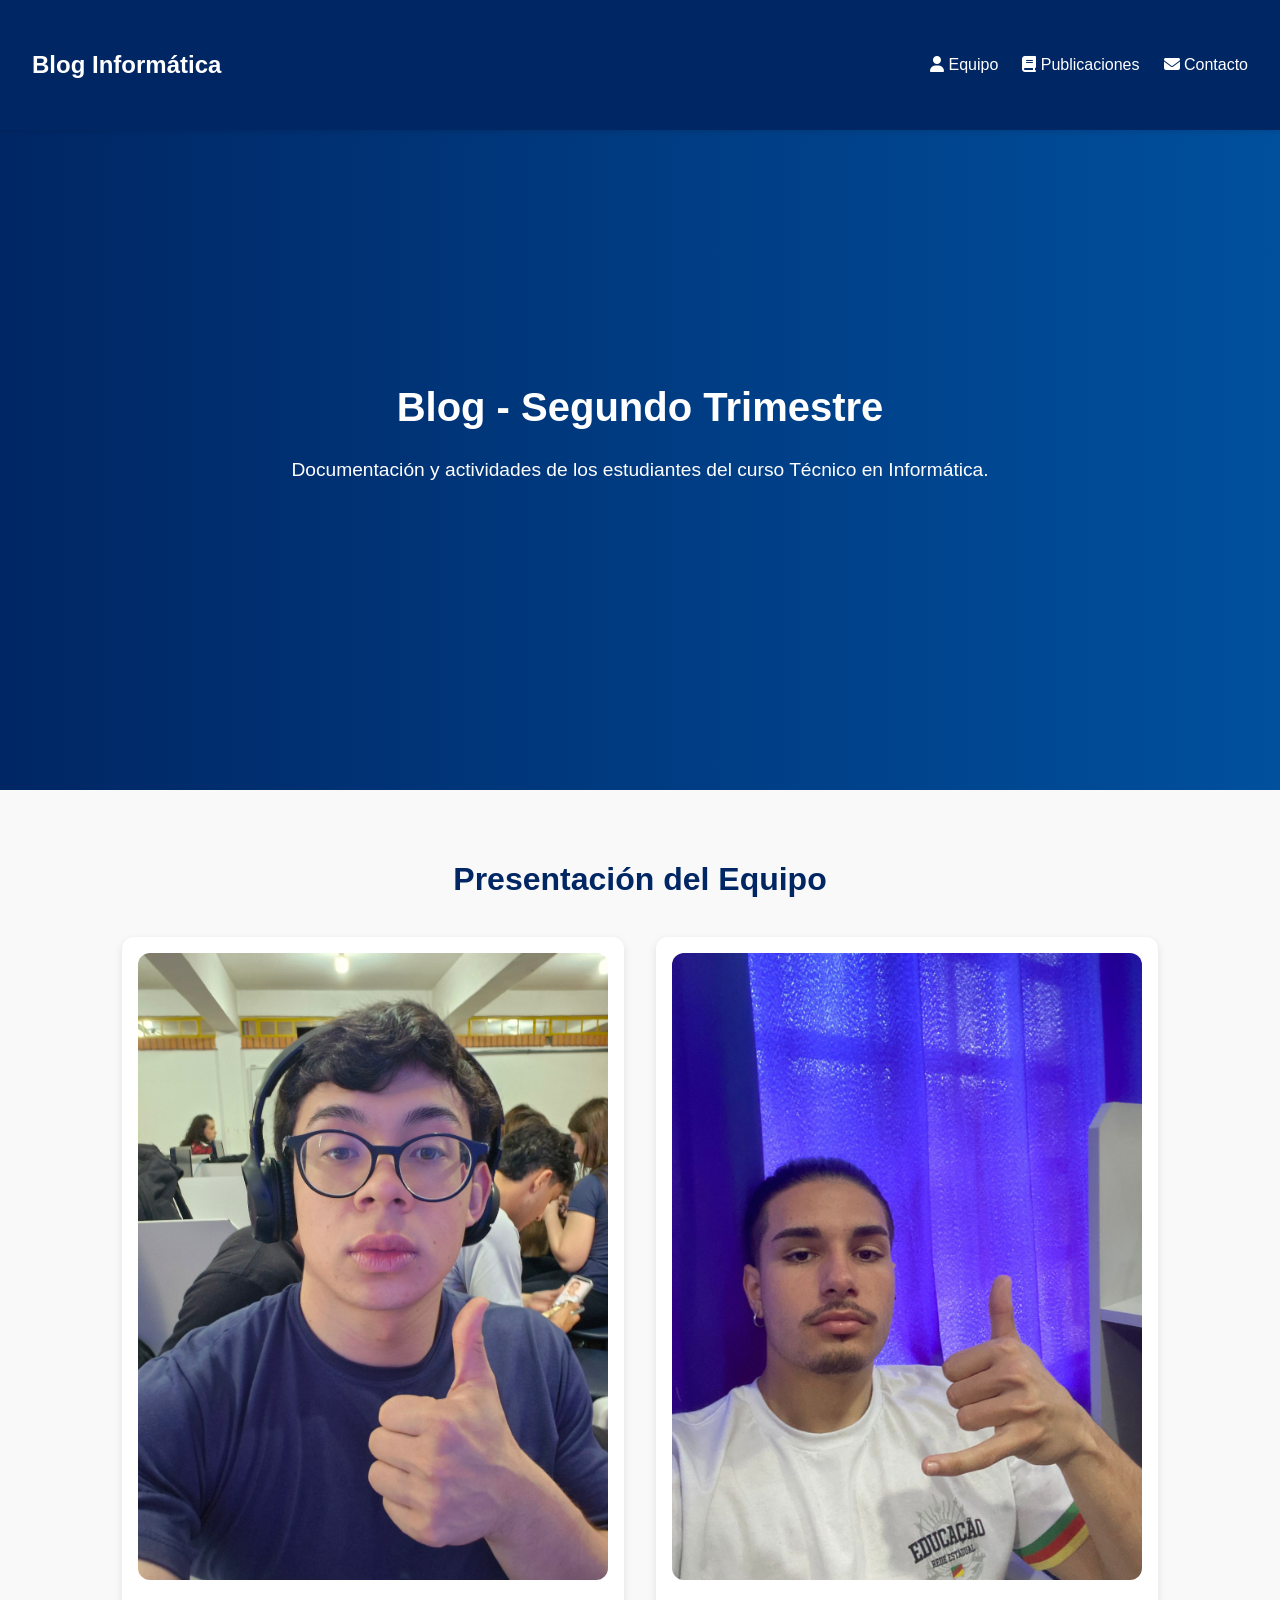
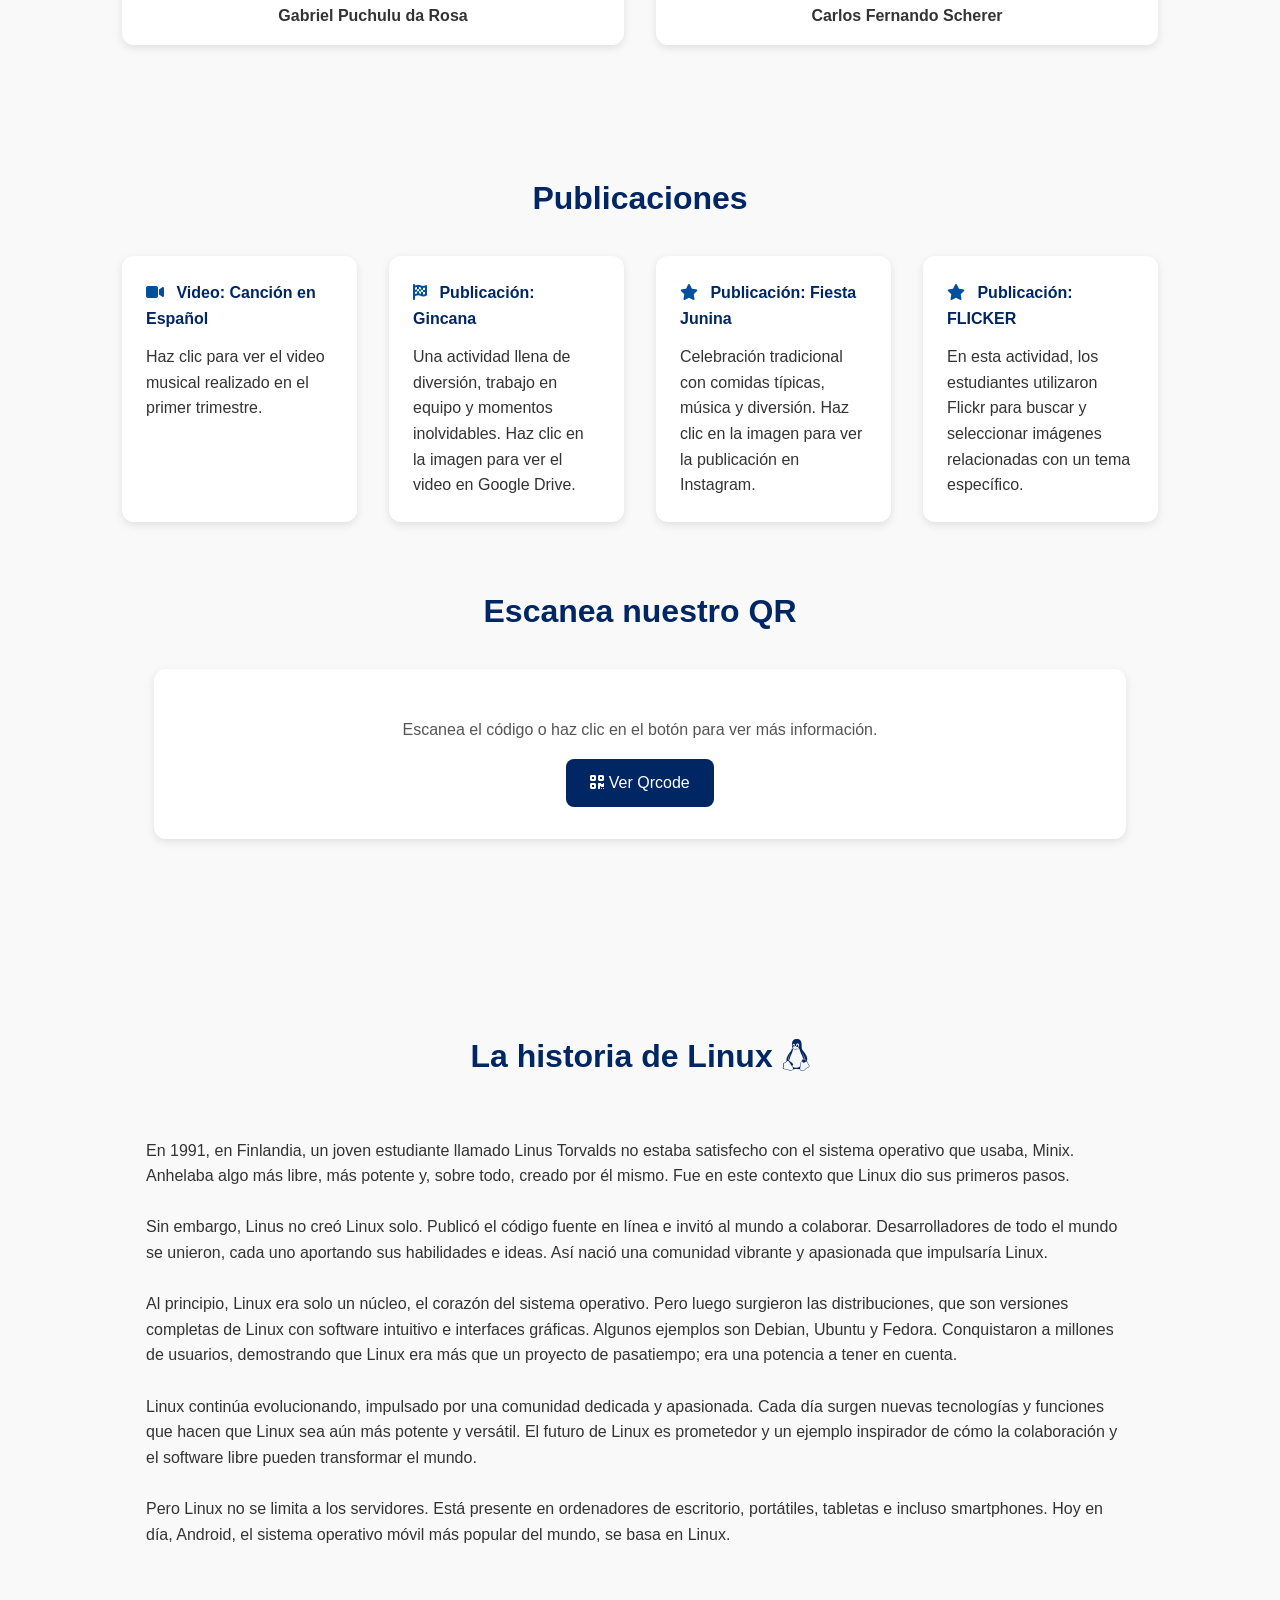
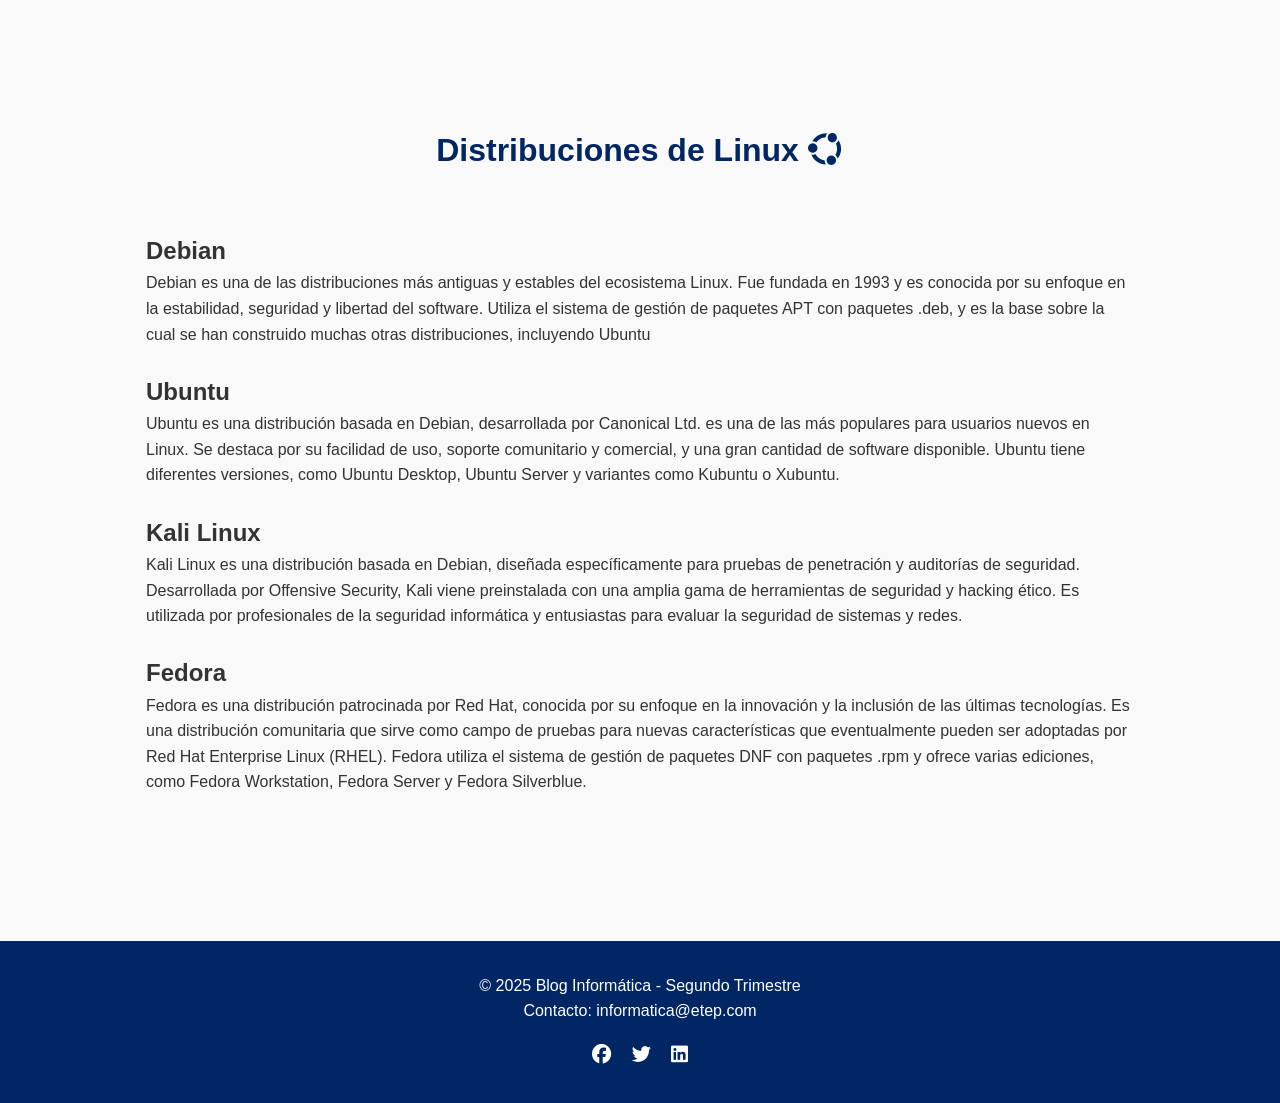
==== commit 831d2bf7: "Update index.html" ====
--- a/index.html
+++ b/index.html
@@ -32,11 +32,11 @@
   <h3>Presentación del Equipo</h3>
   <div class="team">
     <div class="team-member">
-      <img src="imagens/puchu.jpg" alt="Gabriel">
+      <img src="puchu.jpg" alt="Gabriel">
       <h4>Gabriel Puchulu da Rosa</h4>
     </div>
     <div class="team-member">
-      <img src="imagens/carlos.jpg" alt="Carlos">
+      <img src="carlos.jpg" alt="Carlos">
       <h4>Carlos Fernando Scherer</h4>
     </div>
   </div>
@@ -204,3 +204,4 @@
 
 </body>
 </html>
+
